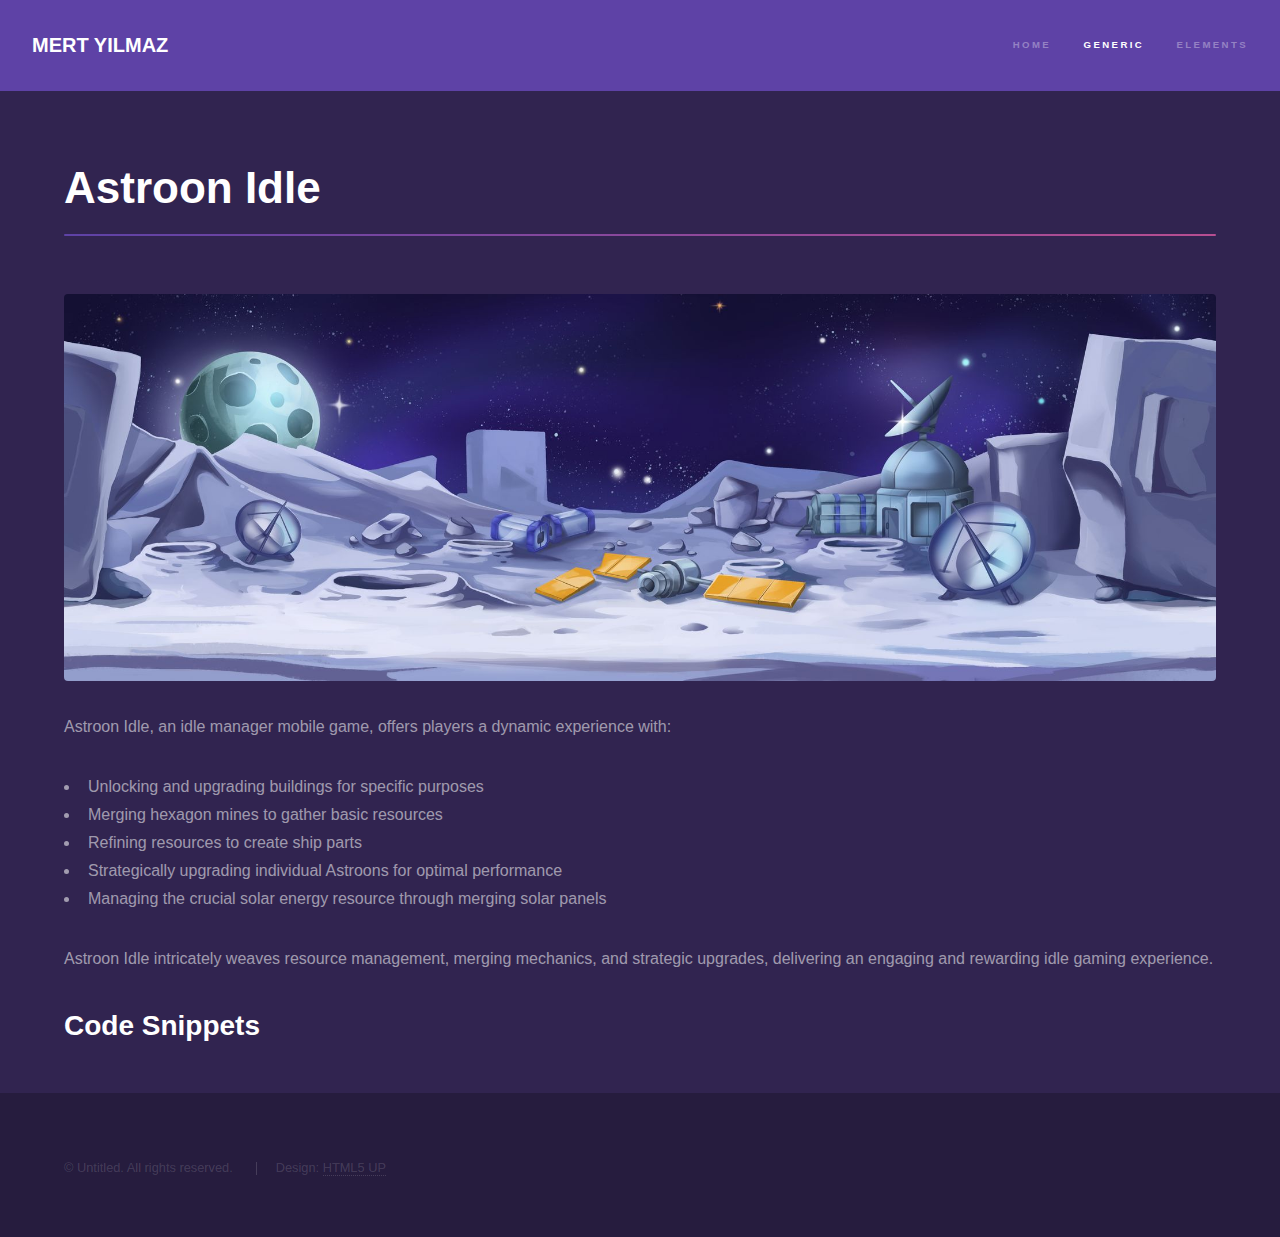
==== astroonIdle.html @ 1cd55329 "Website Commit" ====
<!DOCTYPE HTML>
<!--
	Hyperspace by HTML5 UP
	html5up.net | @ajlkn
	Free for personal and commercial use under the CCA 3.0 license (html5up.net/license)
-->
<html>

<head>
	<title>MERT YILMAZ - Game Development & Design Portfolio</title>
	<meta charset="utf-8" />
	<meta name="viewport" content="width=device-width, initial-scale=1, user-scalable=no" />
	<link rel="stylesheet" href="assets/css/main.css" />
	<noscript>
		<link rel="stylesheet" href="assets/css/noscript.css" />
	</noscript>
</head>

<body class="is-preload">

	<!-- Header -->
	<header id="header">
		<a href="index.html" class="title">MERT YILMAZ</a>
		<nav>
			<ul>
				<li><a href="index.html">Home</a></li>
				<li><a href="generic.html" class="active">Generic</a></li>
				<li><a href="elements.html">Elements</a></li>
			</ul>
		</nav>
	</header>

	<!-- Wrapper -->
	<div id="wrapper">

		<!-- Main -->
		<section id="main" class="wrapper">
			<div class="inner">
				<h1 class="major">Astroon Idle</h1>
				<span class="image fit"><img src="images/AstroonConcept.jpg" alt="" /></span>
				<p>Astroon Idle, an idle manager mobile game, offers players a dynamic experience with:

				<ul>
					<li>Unlocking and upgrading buildings for specific purposes</li>
					<li>Merging hexagon mines to gather basic resources</li>
					<li>Refining resources to create ship parts</li>
					<li>Strategically upgrading individual Astroons for optimal performance</li>
					<li>Managing the crucial solar energy resource through merging solar panels</li>
				</ul>
				Astroon Idle intricately weaves resource management, merging mechanics, and strategic upgrades,
				delivering an engaging and rewarding idle gaming experience.</p>


				<h2>Code Snippets</h2>
			</div>
		</section>

	</div>

	<!-- Footer -->
	<footer id="footer" class="wrapper alt">
		<div class="inner">
			<ul class="menu">
				<li>&copy; Untitled. All rights reserved.</li>
				<li>Design: <a href="http://html5up.net">HTML5 UP</a></li>
			</ul>
		</div>
	</footer>

	<!-- Scripts -->
	<script src="assets/js/jquery.min.js"></script>
	<script src="assets/js/jquery.scrollex.min.js"></script>
	<script src="assets/js/jquery.scrolly.min.js"></script>
	<script src="assets/js/browser.min.js"></script>
	<script src="assets/js/breakpoints.min.js"></script>
	<script src="assets/js/util.js"></script>
	<script src="assets/js/main.js"></script>

</body>

</html>
---- assets/css/main.css ----
@import url(fontawesome-all.min.css);

/*
	Hyperspace by HTML5 UP
	html5up.net | @ajlkn
	Free for personal and commercial use under the CCA 3.0 license (html5up.net/license)
*/

html, body, div, span, applet, object,
iframe, h1, h2, h3, h4, h5, h6, p, blockquote,
pre, a, abbr, acronym, address, big, cite,
code, del, dfn, em, img, ins, kbd, q, s, samp,
small, strike, strong, sub, sup, tt, var, b,
u, i, center, dl, dt, dd, ol, ul, li, fieldset,
form, label, legend, table, caption, tbody,
tfoot, thead, tr, th, td, article, aside,
canvas, details, embed, figure, figcaption,
footer, header, hgroup, menu, nav, output, ruby,
section, summary, time, mark, audio, video {
	margin: 0;
	padding: 0;
	border: 0;
	font-size: 100%;
	font: inherit;
	vertical-align: baseline;}

article, aside, details, figcaption, figure,
footer, header, hgroup, menu, nav, section {
	display: block;}

body {
	line-height: 1;
}

ol, ul {
	list-style: none;
}

blockquote, q {
	quotes: none;
}

	blockquote:before, blockquote:after, q:before, q:after {
		content: '';
		content: none;
	}

table {
	border-collapse: collapse;
	border-spacing: 0;
}

body {
	-webkit-text-size-adjust: none;
}

mark {
	background-color: transparent;
	color: inherit;
}

input::-moz-focus-inner {
	border: 0;
	padding: 0;
}

input, select, textarea {
	-moz-appearance: none;
	-webkit-appearance: none;
	-ms-appearance: none;
	appearance: none;
}

/* Basic */

	@-ms-viewport {
		width: device-width;
	}

	body {
		-ms-overflow-style: scrollbar;
	}

	@media screen and (max-width: 480px) {

		html, body {
			min-width: 320px;
		}

	}

	html {
		box-sizing: border-box;
	}

	*, *:before, *:after {
		box-sizing: inherit;
	}

	body {
		background: #312450;
	}

		body.is-preload *, body.is-preload *:before, body.is-preload *:after {
			-moz-animation: none !important;
			-webkit-animation: none !important;
			-ms-animation: none !important;
			animation: none !important;
			-moz-transition: none !important;
			-webkit-transition: none !important;
			-ms-transition: none !important;
			transition: none !important;
		}

/* Type */

	body, input, select, textarea {
		color: rgba(255, 255, 255, 0.55);
		font-family: Arial, Helvetica, sans-serif;
		font-size: 16.5pt;
		font-weight: normal;
		line-height: 1.75;
	}

		@media screen and (max-width: 1680px) {

			body, input, select, textarea {
				font-size: 13pt;
			}

		}

		@media screen and (max-width: 1280px) {

			body, input, select, textarea {
				font-size: 12pt;
			}

		}

		@media screen and (max-width: 360px) {

			body, input, select, textarea {
				font-size: 11pt;
			}

		}

	a {
		-moz-transition: color 0.2s ease, border-bottom-color 0.2s ease;
		-webkit-transition: color 0.2s ease, border-bottom-color 0.2s ease;
		-ms-transition: color 0.2s ease, border-bottom-color 0.2s ease;
		transition: color 0.2s ease, border-bottom-color 0.2s ease;
		border-bottom: dotted 1px rgba(255, 255, 255, 0.35);
		color: inherit;
		text-decoration: none;
	}

		a:hover {
			border-bottom-color: transparent;
			color: #ffffff;
		}

	strong, b {
		color: #ffffff;
		font-weight: bold;
	}

	em, i {
		font-style: italic;
	}

	p {
		margin: 0 0 2em 0;
	}

	h1, h2, h3, h4, h5, h6 {
		color: #ffffff;
		font-weight: bold;
		line-height: 1.5;
		margin: 0 0 0.5em 0;
	}

		h1 a, h2 a, h3 a, h4 a, h5 a, h6 a {
			color: inherit;
			text-decoration: none;
		}

	h1 {
		font-size: 2.75em;
	}

		h1.major {
			margin: 0 0 1.3em 0;
			position: relative;
			padding-bottom: 0.35em;
		}

			h1.major:after {
				background-image: -moz-linear-gradient(to right, #5e42a6, #b74e91);
				background-image: -webkit-linear-gradient(to right, #5e42a6, #b74e91);
				background-image: -ms-linear-gradient(to right, #5e42a6, #b74e91);
				background-image: linear-gradient(to right, #5e42a6, #b74e91);
				-moz-transition: max-width 0.2s ease;
				-webkit-transition: max-width 0.2s ease;
				-ms-transition: max-width 0.2s ease;
				transition: max-width 0.2s ease;
				border-radius: 0.2em;
				bottom: 0;
				content: '';
				height: 0.05em;
				position: absolute;
				right: 0;
				width: 100%;
			}

	h2 {
		font-size: 1.75em;
	}

	h3 {
		font-size: 1.1em;
	}

	h4 {
		font-size: 1em;
	}

	h5 {
		font-size: 0.8em;
	}

	h6 {
		font-size: 0.6em;
	}

	@media screen and (max-width: 736px) {

		h1 {
			font-size: 2em;
		}

		h2 {
			font-size: 1.25em;
		}

		h3 {
			font-size: 1em;
		}

		h4 {
			font-size: 0.8em;
		}

		h5 {
			font-size: 0.6em;
		}

		h6 {
			font-size: 0.6em;
		}

	}

	sub {
		font-size: 0.8em;
		position: relative;
		top: 0.5em;
	}

	sup {
		font-size: 0.8em;
		position: relative;
		top: -0.5em;
	}

	blockquote {
		border-left: solid 4px rgba(255, 255, 255, 0.15);
		font-style: italic;
		margin: 0 0 2em 0;
		padding: 0.5em 0 0.5em 2em;
	}

	code {
		background: rgba(255, 255, 255, 0.05);
		border-radius: 0.25em;
		border: solid 1px rgba(255, 255, 255, 0.15);
		font-family: "Courier New", monospace;
		font-size: 0.9em;
		margin: 0 0.25em;
		padding: 0.25em 0.65em;
	}

	pre {
		-webkit-overflow-scrolling: touch;
		font-family: "Courier New", monospace;
		font-size: 0.9em;
		margin: 0 0 2em 0;
	}

		pre code {
			display: block;
			line-height: 1.75em;
			padding: 1em 1.5em;
			overflow-x: auto;
		}

	hr {
		border: 0;
		border-bottom: solid 1px rgba(255, 255, 255, 0.15);
		margin: 2em 0;
	}

		hr.major {
			margin: 3em 0;
		}

	.align-left {
		text-align: left;
	}

	.align-center {
		text-align: center;
	}

	.align-right {
		text-align: right;
	}

/* Row */

	.row {
		display: flex;
		flex-wrap: wrap;
		box-sizing: border-box;
		align-items: stretch;
	}

		.row > * {
			box-sizing: border-box;
		}

		.row.gtr-uniform > * > :last-child {
			margin-bottom: 0;
		}

		.row.aln-left {
			justify-content: flex-start;
		}

		.row.aln-center {
			justify-content: center;
		}

		.row.aln-right {
			justify-content: flex-end;
		}

		.row.aln-top {
			align-items: flex-start;
		}

		.row.aln-middle {
			align-items: center;
		}

		.row.aln-bottom {
			align-items: flex-end;
		}

		.row > .imp {
			order: -1;
		}

		.row > .col-1 {
			width: 8.33333%;
		}

		.row > .off-1 {
			margin-left: 8.33333%;
		}

		.row > .col-2 {
			width: 16.66667%;
		}

		.row > .off-2 {
			margin-left: 16.66667%;
		}

		.row > .col-3 {
			width: 25%;
		}

		.row > .off-3 {
			margin-left: 25%;
		}

		.row > .col-4 {
			width: 33.33333%;
		}

		.row > .off-4 {
			margin-left: 33.33333%;
		}

		.row > .col-5 {
			width: 41.66667%;
		}

		.row > .off-5 {
			margin-left: 41.66667%;
		}

		.row > .col-6 {
			width: 50%;
		}

		.row > .off-6 {
			margin-left: 50%;
		}

		.row > .col-7 {
			width: 58.33333%;
		}

		.row > .off-7 {
			margin-left: 58.33333%;
		}

		.row > .col-8 {
			width: 66.66667%;
		}

		.row > .off-8 {
			margin-left: 66.66667%;
		}

		.row > .col-9 {
			width: 75%;
		}

		.row > .off-9 {
			margin-left: 75%;
		}

		.row > .col-10 {
			width: 83.33333%;
		}

		.row > .off-10 {
			margin-left: 83.33333%;
		}

		.row > .col-11 {
			width: 91.66667%;
		}

		.row > .off-11 {
			margin-left: 91.66667%;
		}

		.row > .col-12 {
			width: 100%;
		}

		.row > .off-12 {
			margin-left: 100%;
		}

		.row.gtr-0 {
			margin-top: 0;
			margin-left: 0em;
		}

			.row.gtr-0 > * {
				padding: 0 0 0 0em;
			}

			.row.gtr-0.gtr-uniform {
				margin-top: 0em;
			}

				.row.gtr-0.gtr-uniform > * {
					padding-top: 0em;
				}

		.row.gtr-25 {
			margin-top: 0;
			margin-left: -0.375em;
		}

			.row.gtr-25 > * {
				padding: 0 0 0 0.375em;
			}

			.row.gtr-25.gtr-uniform {
				margin-top: -0.375em;
			}

				.row.gtr-25.gtr-uniform > * {
					padding-top: 0.375em;
				}

		.row.gtr-50 {
			margin-top: 0;
			margin-left: -0.75em;
		}

			.row.gtr-50 > * {
				padding: 0 0 0 0.75em;
			}

			.row.gtr-50.gtr-uniform {
				margin-top: -0.75em;
			}

				.row.gtr-50.gtr-uniform > * {
					padding-top: 0.75em;
				}

		.row {
			margin-top: 0;
			margin-left: -1.5em;
		}

			.row > * {
				padding: 0 0 0 1.5em;
			}

			.row.gtr-uniform {
				margin-top: -1.5em;
			}

				.row.gtr-uniform > * {
					padding-top: 1.5em;
				}

		.row.gtr-150 {
			margin-top: 0;
			margin-left: -2.25em;
		}

			.row.gtr-150 > * {
				padding: 0 0 0 2.25em;
			}

			.row.gtr-150.gtr-uniform {
				margin-top: -2.25em;
			}

				.row.gtr-150.gtr-uniform > * {
					padding-top: 2.25em;
				}

		.row.gtr-200 {
			margin-top: 0;
			margin-left: -3em;
		}

			.row.gtr-200 > * {
				padding: 0 0 0 3em;
			}

			.row.gtr-200.gtr-uniform {
				margin-top: -3em;
			}

				.row.gtr-200.gtr-uniform > * {
					padding-top: 3em;
				}

		@media screen and (max-width: 1680px) {

			.row {
				display: flex;
				flex-wrap: wrap;
				box-sizing: border-box;
				align-items: stretch;
			}

				.row > * {
					box-sizing: border-box;
				}

				.row.gtr-uniform > * > :last-child {
					margin-bottom: 0;
				}

				.row.aln-left {
					justify-content: flex-start;
				}

				.row.aln-center {
					justify-content: center;
				}

				.row.aln-right {
					justify-content: flex-end;
				}

				.row.aln-top {
					align-items: flex-start;
				}

				.row.aln-middle {
					align-items: center;
				}

				.row.aln-bottom {
					align-items: flex-end;
				}

				.row > .imp-xlarge {
					order: -1;
				}

				.row > .col-1-xlarge {
					width: 8.33333%;
				}

				.row > .off-1-xlarge {
					margin-left: 8.33333%;
				}

				.row > .col-2-xlarge {
					width: 16.66667%;
				}

				.row > .off-2-xlarge {
					margin-left: 16.66667%;
				}

				.row > .col-3-xlarge {
					width: 25%;
				}

				.row > .off-3-xlarge {
					margin-left: 25%;
				}

				.row > .col-4-xlarge {
					width: 33.33333%;
				}

				.row > .off-4-xlarge {
					margin-left: 33.33333%;
				}

				.row > .col-5-xlarge {
					width: 41.66667%;
				}

				.row > .off-5-xlarge {
					margin-left: 41.66667%;
				}

				.row > .col-6-xlarge {
					width: 50%;
				}

				.row > .off-6-xlarge {
					margin-left: 50%;
				}

				.row > .col-7-xlarge {
					width: 58.33333%;
				}

				.row > .off-7-xlarge {
					margin-left: 58.33333%;
				}

				.row > .col-8-xlarge {
					width: 66.66667%;
				}

				.row > .off-8-xlarge {
					margin-left: 66.66667%;
				}

				.row > .col-9-xlarge {
					width: 75%;
				}

				.row > .off-9-xlarge {
					margin-left: 75%;
				}

				.row > .col-10-xlarge {
					width: 83.33333%;
				}

				.row > .off-10-xlarge {
					margin-left: 83.33333%;
				}

				.row > .col-11-xlarge {
					width: 91.66667%;
				}

				.row > .off-11-xlarge {
					margin-left: 91.66667%;
				}

				.row > .col-12-xlarge {
					width: 100%;
				}

				.row > .off-12-xlarge {
					margin-left: 100%;
				}

				.row.gtr-0 {
					margin-top: 0;
					margin-left: 0em;
				}

					.row.gtr-0 > * {
						padding: 0 0 0 0em;
					}

					.row.gtr-0.gtr-uniform {
						margin-top: 0em;
					}

						.row.gtr-0.gtr-uniform > * {
							padding-top: 0em;
						}

				.row.gtr-25 {
					margin-top: 0;
					margin-left: -0.375em;
				}

					.row.gtr-25 > * {
						padding: 0 0 0 0.375em;
					}

					.row.gtr-25.gtr-uniform {
						margin-top: -0.375em;
					}

						.row.gtr-25.gtr-uniform > * {
							padding-top: 0.375em;
						}

				.row.gtr-50 {
					margin-top: 0;
					margin-left: -0.75em;
				}

					.row.gtr-50 > * {
						padding: 0 0 0 0.75em;
					}

					.row.gtr-50.gtr-uniform {
						margin-top: -0.75em;
					}

						.row.gtr-50.gtr-uniform > * {
							padding-top: 0.75em;
						}

				.row {
					margin-top: 0;
					margin-left: -1.5em;
				}

					.row > * {
						padding: 0 0 0 1.5em;
					}

					.row.gtr-uniform {
						margin-top: -1.5em;
					}

						.row.gtr-uniform > * {
							padding-top: 1.5em;
						}

				.row.gtr-150 {
					margin-top: 0;
					margin-left: -2.25em;
				}

					.row.gtr-150 > * {
						padding: 0 0 0 2.25em;
					}

					.row.gtr-150.gtr-uniform {
						margin-top: -2.25em;
					}

						.row.gtr-150.gtr-uniform > * {
							padding-top: 2.25em;
						}

				.row.gtr-200 {
					margin-top: 0;
					margin-left: -3em;
				}

					.row.gtr-200 > * {
						padding: 0 0 0 3em;
					}

					.row.gtr-200.gtr-uniform {
						margin-top: -3em;
					}

						.row.gtr-200.gtr-uniform > * {
							padding-top: 3em;
						}

		}

		@media screen and (max-width: 1280px) {

			.row {
				display: flex;
				flex-wrap: wrap;
				box-sizing: border-box;
				align-items: stretch;
			}

				.row > * {
					box-sizing: border-box;
				}

				.row.gtr-uniform > * > :last-child {
					margin-bottom: 0;
				}

				.row.aln-left {
					justify-content: flex-start;
				}

				.row.aln-center {
					justify-content: center;
				}

				.row.aln-right {
					justify-content: flex-end;
				}

				.row.aln-top {
					align-items: flex-start;
				}

				.row.aln-middle {
					align-items: center;
				}

				.row.aln-bottom {
					align-items: flex-end;
				}

				.row > .imp-large {
					order: -1;
				}

				.row > .col-1-large {
					width: 8.33333%;
				}

				.row > .off-1-large {
					margin-left: 8.33333%;
				}

				.row > .col-2-large {
					width: 16.66667%;
				}

				.row > .off-2-large {
					margin-left: 16.66667%;
				}

				.row > .col-3-large {
					width: 25%;
				}

				.row > .off-3-large {
					margin-left: 25%;
				}

				.row > .col-4-large {
					width: 33.33333%;
				}

				.row > .off-4-large {
					margin-left: 33.33333%;
				}

				.row > .col-5-large {
					width: 41.66667%;
				}

				.row > .off-5-large {
					margin-left: 41.66667%;
				}

				.row > .col-6-large {
					width: 50%;
				}

				.row > .off-6-large {
					margin-left: 50%;
				}

				.row > .col-7-large {
					width: 58.33333%;
				}

				.row > .off-7-large {
					margin-left: 58.33333%;
				}

				.row > .col-8-large {
					width: 66.66667%;
				}

				.row > .off-8-large {
					margin-left: 66.66667%;
				}

				.row > .col-9-large {
					width: 75%;
				}

				.row > .off-9-large {
					margin-left: 75%;
				}

				.row > .col-10-large {
					width: 83.33333%;
				}

				.row > .off-10-large {
					margin-left: 83.33333%;
				}

				.row > .col-11-large {
					width: 91.66667%;
				}

				.row > .off-11-large {
					margin-left: 91.66667%;
				}

				.row > .col-12-large {
					width: 100%;
				}

				.row > .off-12-large {
					margin-left: 100%;
				}

				.row.gtr-0 {
					margin-top: 0;
					margin-left: 0em;
				}

					.row.gtr-0 > * {
						padding: 0 0 0 0em;
					}

					.row.gtr-0.gtr-uniform {
						margin-top: 0em;
					}

						.row.gtr-0.gtr-uniform > * {
							padding-top: 0em;
						}

				.row.gtr-25 {
					margin-top: 0;
					margin-left: -0.375em;
				}

					.row.gtr-25 > * {
						padding: 0 0 0 0.375em;
					}

					.row.gtr-25.gtr-uniform {
						margin-top: -0.375em;
					}

						.row.gtr-25.gtr-uniform > * {
							padding-top: 0.375em;
						}

				.row.gtr-50 {
					margin-top: 0;
					margin-left: -0.75em;
				}

					.row.gtr-50 > * {
						padding: 0 0 0 0.75em;
					}

					.row.gtr-50.gtr-uniform {
						margin-top: -0.75em;
					}

						.row.gtr-50.gtr-uniform > * {
							padding-top: 0.75em;
						}

				.row {
					margin-top: 0;
					margin-left: -1.5em;
				}

					.row > * {
						padding: 0 0 0 1.5em;
					}

					.row.gtr-uniform {
						margin-top: -1.5em;
					}

						.row.gtr-uniform > * {
							padding-top: 1.5em;
						}

				.row.gtr-150 {
					margin-top: 0;
					margin-left: -2.25em;
				}

					.row.gtr-150 > * {
						padding: 0 0 0 2.25em;
					}

					.row.gtr-150.gtr-uniform {
						margin-top: -2.25em;
					}

						.row.gtr-150.gtr-uniform > * {
							padding-top: 2.25em;
						}

				.row.gtr-200 {
					margin-top: 0;
					margin-left: -3em;
				}

					.row.gtr-200 > * {
						padding: 0 0 0 3em;
					}

					.row.gtr-200.gtr-uniform {
						margin-top: -3em;
					}

						.row.gtr-200.gtr-uniform > * {
							padding-top: 3em;
						}

		}

		@media screen and (max-width: 980px) {

			.row {
				display: flex;
				flex-wrap: wrap;
				box-sizing: border-box;
				align-items: stretch;
			}

				.row > * {
					box-sizing: border-box;
				}

				.row.gtr-uniform > * > :last-child {
					margin-bottom: 0;
				}

				.row.aln-left {
					justify-content: flex-start;
				}

				.row.aln-center {
					justify-content: center;
				}

				.row.aln-right {
					justify-content: flex-end;
				}

				.row.aln-top {
					align-items: flex-start;
				}

				.row.aln-middle {
					align-items: center;
				}

				.row.aln-bottom {
					align-items: flex-end;
				}

				.row > .imp-medium {
					order: -1;
				}

				.row > .col-1-medium {
					width: 8.33333%;
				}

				.row > .off-1-medium {
					margin-left: 8.33333%;
				}

				.row > .col-2-medium {
					width: 16.66667%;
				}

				.row > .off-2-medium {
					margin-left: 16.66667%;
				}

				.row > .col-3-medium {
					width: 25%;
				}

				.row > .off-3-medium {
					margin-left: 25%;
				}

				.row > .col-4-medium {
					width: 33.33333%;
				}

				.row > .off-4-medium {
					margin-left: 33.33333%;
				}

				.row > .col-5-medium {
					width: 41.66667%;
				}

				.row > .off-5-medium {
					margin-left: 41.66667%;
				}

				.row > .col-6-medium {
					width: 50%;
				}

				.row > .off-6-medium {
					margin-left: 50%;
				}

				.row > .col-7-medium {
					width: 58.33333%;
				}

				.row > .off-7-medium {
					margin-left: 58.33333%;
				}

				.row > .col-8-medium {
					width: 66.66667%;
				}

				.row > .off-8-medium {
					margin-left: 66.66667%;
				}

				.row > .col-9-medium {
					width: 75%;
				}

				.row > .off-9-medium {
					margin-left: 75%;
				}

				.row > .col-10-medium {
					width: 83.33333%;
				}

				.row > .off-10-medium {
					margin-left: 83.33333%;
				}

				.row > .col-11-medium {
					width: 91.66667%;
				}

				.row > .off-11-medium {
					margin-left: 91.66667%;
				}

				.row > .col-12-medium {
					width: 100%;
				}

				.row > .off-12-medium {
					margin-left: 100%;
				}

				.row.gtr-0 {
					margin-top: 0;
					margin-left: 0em;
				}

					.row.gtr-0 > * {
						padding: 0 0 0 0em;
					}

					.row.gtr-0.gtr-uniform {
						margin-top: 0em;
					}

						.row.gtr-0.gtr-uniform > * {
							padding-top: 0em;
						}

				.row.gtr-25 {
					margin-top: 0;
					margin-left: -0.375em;
				}

					.row.gtr-25 > * {
						padding: 0 0 0 0.375em;
					}

					.row.gtr-25.gtr-uniform {
						margin-top: -0.375em;
					}

						.row.gtr-25.gtr-uniform > * {
							padding-top: 0.375em;
						}

				.row.gtr-50 {
					margin-top: 0;
					margin-left: -0.75em;
				}

					.row.gtr-50 > * {
						padding: 0 0 0 0.75em;
					}

					.row.gtr-50.gtr-uniform {
						margin-top: -0.75em;
					}

						.row.gtr-50.gtr-uniform > * {
							padding-top: 0.75em;
						}

				.row {
					margin-top: 0;
					margin-left: -1.5em;
				}

					.row > * {
						padding: 0 0 0 1.5em;
					}

					.row.gtr-uniform {
						margin-top: -1.5em;
					}

						.row.gtr-uniform > * {
							padding-top: 1.5em;
						}

				.row.gtr-150 {
					margin-top: 0;
					margin-left: -2.25em;
				}

					.row.gtr-150 > * {
						padding: 0 0 0 2.25em;
					}

					.row.gtr-150.gtr-uniform {
						margin-top: -2.25em;
					}

						.row.gtr-150.gtr-uniform > * {
							padding-top: 2.25em;
						}

				.row.gtr-200 {
					margin-top: 0;
					margin-left: -3em;
				}

					.row.gtr-200 > * {
						padding: 0 0 0 3em;
					}

					.row.gtr-200.gtr-uniform {
						margin-top: -3em;
					}

						.row.gtr-200.gtr-uniform > * {
							padding-top: 3em;
						}

		}

		@media screen and (max-width: 736px) {

			.row {
				display: flex;
				flex-wrap: wrap;
				box-sizing: border-box;
				align-items: stretch;
			}

				.row > * {
					box-sizing: border-box;
				}

				.row.gtr-uniform > * > :last-child {
					margin-bottom: 0;
				}

				.row.aln-left {
					justify-content: flex-start;
				}

				.row.aln-center {
					justify-content: center;
				}

				.row.aln-right {
					justify-content: flex-end;
				}

				.row.aln-top {
					align-items: flex-start;
				}

				.row.aln-middle {
					align-items: center;
				}

				.row.aln-bottom {
					align-items: flex-end;
				}

				.row > .imp-small {
					order: -1;
				}

				.row > .col-1-small {
					width: 8.33333%;
				}

				.row > .off-1-small {
					margin-left: 8.33333%;
				}

				.row > .col-2-small {
					width: 16.66667%;
				}

				.row > .off-2-small {
					margin-left: 16.66667%;
				}

				.row > .col-3-small {
					width: 25%;
				}

				.row > .off-3-small {
					margin-left: 25%;
				}

				.row > .col-4-small {
					width: 33.33333%;
				}

				.row > .off-4-small {
					margin-left: 33.33333%;
				}

				.row > .col-5-small {
					width: 41.66667%;
				}

				.row > .off-5-small {
					margin-left: 41.66667%;
				}

				.row > .col-6-small {
					width: 50%;
				}

				.row > .off-6-small {
					margin-left: 50%;
				}

				.row > .col-7-small {
					width: 58.33333%;
				}

				.row > .off-7-small {
					margin-left: 58.33333%;
				}

				.row > .col-8-small {
					width: 66.66667%;
				}

				.row > .off-8-small {
					margin-left: 66.66667%;
				}

				.row > .col-9-small {
					width: 75%;
				}

				.row > .off-9-small {
					margin-left: 75%;
				}

				.row > .col-10-small {
					width: 83.33333%;
				}

				.row > .off-10-small {
					margin-left: 83.33333%;
				}

				.row > .col-11-small {
					width: 91.66667%;
				}

				.row > .off-11-small {
					margin-left: 91.66667%;
				}

				.row > .col-12-small {
					width: 100%;
				}

				.row > .off-12-small {
					margin-left: 100%;
				}

				.row.gtr-0 {
					margin-top: 0;
					margin-left: 0em;
				}

					.row.gtr-0 > * {
						padding: 0 0 0 0em;
					}

					.row.gtr-0.gtr-uniform {
						margin-top: 0em;
					}

						.row.gtr-0.gtr-uniform > * {
							padding-top: 0em;
						}

				.row.gtr-25 {
					margin-top: 0;
					margin-left: -0.375em;
				}

					.row.gtr-25 > * {
						padding: 0 0 0 0.375em;
					}

					.row.gtr-25.gtr-uniform {
						margin-top: -0.375em;
					}

						.row.gtr-25.gtr-uniform > * {
							padding-top: 0.375em;
						}

				.row.gtr-50 {
					margin-top: 0;
					margin-left: -0.75em;
				}

					.row.gtr-50 > * {
						padding: 0 0 0 0.75em;
					}

					.row.gtr-50.gtr-uniform {
						margin-top: -0.75em;
					}

						.row.gtr-50.gtr-uniform > * {
							padding-top: 0.75em;
						}

				.row {
					margin-top: 0;
					margin-left: -1.5em;
				}

					.row > * {
						padding: 0 0 0 1.5em;
					}

					.row.gtr-uniform {
						margin-top: -1.5em;
					}

						.row.gtr-uniform > * {
							padding-top: 1.5em;
						}

				.row.gtr-150 {
					margin-top: 0;
					margin-left: -2.25em;
				}

					.row.gtr-150 > * {
						padding: 0 0 0 2.25em;
					}

					.row.gtr-150.gtr-uniform {
						margin-top: -2.25em;
					}

						.row.gtr-150.gtr-uniform > * {
							padding-top: 2.25em;
						}

				.row.gtr-200 {
					margin-top: 0;
					margin-left: -3em;
				}

					.row.gtr-200 > * {
						padding: 0 0 0 3em;
					}

					.row.gtr-200.gtr-uniform {
						margin-top: -3em;
					}

						.row.gtr-200.gtr-uniform > * {
							padding-top: 3em;
						}

		}

		@media screen and (max-width: 480px) {

			.row {
				display: flex;
				flex-wrap: wrap;
				box-sizing: border-box;
				align-items: stretch;
			}

				.row > * {
					box-sizing: border-box;
				}

				.row.gtr-uniform > * > :last-child {
					margin-bottom: 0;
				}

				.row.aln-left {
					justify-content: flex-start;
				}

				.row.aln-center {
					justify-content: center;
				}

				.row.aln-right {
					justify-content: flex-end;
				}

				.row.aln-top {
					align-items: flex-start;
				}

				.row.aln-middle {
					align-items: center;
				}

				.row.aln-bottom {
					align-items: flex-end;
				}

				.row > .imp-xsmall {
					order: -1;
				}

				.row > .col-1-xsmall {
					width: 8.33333%;
				}

				.row > .off-1-xsmall {
					margin-left: 8.33333%;
				}

				.row > .col-2-xsmall {
					width: 16.66667%;
				}

				.row > .off-2-xsmall {
					margin-left: 16.66667%;
				}

				.row > .col-3-xsmall {
					width: 25%;
				}

				.row > .off-3-xsmall {
					margin-left: 25%;
				}

				.row > .col-4-xsmall {
					width: 33.33333%;
				}

				.row > .off-4-xsmall {
					margin-left: 33.33333%;
				}

				.row > .col-5-xsmall {
					width: 41.66667%;
				}

				.row > .off-5-xsmall {
					margin-left: 41.66667%;
				}

				.row > .col-6-xsmall {
					width: 50%;
				}

				.row > .off-6-xsmall {
					margin-left: 50%;
				}

				.row > .col-7-xsmall {
					width: 58.33333%;
				}

				.row > .off-7-xsmall {
					margin-left: 58.33333%;
				}

				.row > .col-8-xsmall {
					width: 66.66667%;
				}

				.row > .off-8-xsmall {
					margin-left: 66.66667%;
				}

				.row > .col-9-xsmall {
					width: 75%;
				}

				.row > .off-9-xsmall {
					margin-left: 75%;
				}

				.row > .col-10-xsmall {
					width: 83.33333%;
				}

				.row > .off-10-xsmall {
					margin-left: 83.33333%;
				}

				.row > .col-11-xsmall {
					width: 91.66667%;
				}

				.row > .off-11-xsmall {
					margin-left: 91.66667%;
				}

				.row > .col-12-xsmall {
					width: 100%;
				}

				.row > .off-12-xsmall {
					margin-left: 100%;
				}

				.row.gtr-0 {
					margin-top: 0;
					margin-left: 0em;
				}

					.row.gtr-0 > * {
						padding: 0 0 0 0em;
					}

					.row.gtr-0.gtr-uniform {
						margin-top: 0em;
					}

						.row.gtr-0.gtr-uniform > * {
							padding-top: 0em;
						}

				.row.gtr-25 {
					margin-top: 0;
					margin-left: -0.375em;
				}

					.row.gtr-25 > * {
						padding: 0 0 0 0.375em;
					}

					.row.gtr-25.gtr-uniform {
						margin-top: -0.375em;
					}

						.row.gtr-25.gtr-uniform > * {
							padding-top: 0.375em;
						}

				.row.gtr-50 {
					margin-top: 0;
					margin-left: -0.75em;
				}

					.row.gtr-50 > * {
						padding: 0 0 0 0.75em;
					}

					.row.gtr-50.gtr-uniform {
						margin-top: -0.75em;
					}

						.row.gtr-50.gtr-uniform > * {
							padding-top: 0.75em;
						}

				.row {
					margin-top: 0;
					margin-left: -1.5em;
				}

					.row > * {
						padding: 0 0 0 1.5em;
					}

					.row.gtr-uniform {
						margin-top: -1.5em;
					}

						.row.gtr-uniform > * {
							padding-top: 1.5em;
						}

				.row.gtr-150 {
					margin-top: 0;
					margin-left: -2.25em;
				}

					.row.gtr-150 > * {
						padding: 0 0 0 2.25em;
					}

					.row.gtr-150.gtr-uniform {
						margin-top: -2.25em;
					}

						.row.gtr-150.gtr-uniform > * {
							padding-top: 2.25em;
						}

				.row.gtr-200 {
					margin-top: 0;
					margin-left: -3em;
				}

					.row.gtr-200 > * {
						padding: 0 0 0 3em;
					}

					.row.gtr-200.gtr-uniform {
						margin-top: -3em;
					}

						.row.gtr-200.gtr-uniform > * {
							padding-top: 3em;
						}

		}

/* Box */

	.box {
		border-radius: 0.25em;
		border: solid 1px rgba(255, 255, 255, 0.15);
		margin-bottom: 2em;
		padding: 1.5em;
	}

		.box > :last-child,
		.box > :last-child > :last-child,
		.box > :last-child > :last-child > :last-child {
			margin-bottom: 0;
		}

		.box.alt {
			border: 0;
			border-radius: 0;
			padding: 0;
		}

/* Button */

	input[type="submit"],
	input[type="reset"],
	input[type="button"],
	button,
	.button {
		-moz-appearance: none;
		-webkit-appearance: none;
		-ms-appearance: none;
		appearance: none;
		-moz-transition: border-color 0.2s ease;
		-webkit-transition: border-color 0.2s ease;
		-ms-transition: border-color 0.2s ease;
		transition: border-color 0.2s ease;
		background-color: transparent;
		border: solid 1px !important;
		border-color: rgba(255, 255, 255, 0.15) !important;
		border-radius: 3em;
		color: #ffffff !important;
		cursor: pointer;
		display: inline-block;
		font-size: 0.6em;
		font-weight: bold;
		height: calc(4.75em + 2px);
		letter-spacing: 0.25em;
		line-height: 4.75em;
		outline: 0;
		padding: 0 3.75em;
		position: relative;
		text-align: center;
		text-decoration: none;
		text-transform: uppercase;
		white-space: nowrap;
	}

		input[type="submit"]:after,
		input[type="reset"]:after,
		input[type="button"]:after,
		button:after,
		.button:after {
			-moz-transform: scale(0.25);
			-webkit-transform: scale(0.25);
			-ms-transform: scale(0.25);
			transform: scale(0.25);
			pointer-events: none;
			-moz-transition: opacity 0.2s ease, -moz-transform 0.2s ease;
			-webkit-transition: opacity 0.2s ease, -webkit-transform 0.2s ease;
			-ms-transition: opacity 0.2s ease, -ms-transform 0.2s ease;
			transition: opacity 0.2s ease, transform 0.2s ease;
			background: #ffffff;
			border-radius: 3em;
			content: '';
			height: 100%;
			left: 0;
			opacity: 0;
			position: absolute;
			top: 0;
			width: 100%;
		}

		input[type="submit"].icon:before,
		input[type="reset"].icon:before,
		input[type="button"].icon:before,
		button.icon:before,
		.button.icon:before {
			margin-right: 0.75em;
		}

		input[type="submit"].fit,
		input[type="reset"].fit,
		input[type="button"].fit,
		button.fit,
		.button.fit {
			width: 100%;
		}

		input[type="submit"].small,
		input[type="reset"].small,
		input[type="button"].small,
		button.small,
		.button.small {
			font-size: 0.4em;
		}

		input[type="submit"].large,
		input[type="reset"].large,
		input[type="button"].large,
		button.large,
		.button.large {
			font-size: 0.8em;
		}

		input[type="submit"].primary,
		input[type="reset"].primary,
		input[type="button"].primary,
		button.primary,
		.button.primary {
			background-color: #ffffff;
			color: #312450 !important;
		}

			input[type="submit"].primary:after,
			input[type="reset"].primary:after,
			input[type="button"].primary:after,
			button.primary:after,
			.button.primary:after {
				display: none;
			}

		input[type="submit"].disabled, input[type="submit"]:disabled,
		input[type="reset"].disabled,
		input[type="reset"]:disabled,
		input[type="button"].disabled,
		input[type="button"]:disabled,
		button.disabled,
		button:disabled,
		.button.disabled,
		.button:disabled {
			cursor: default;
			opacity: 0.5;
			pointer-events: none;
		}

		input[type="submit"]:hover,
		input[type="reset"]:hover,
		input[type="button"]:hover,
		button:hover,
		.button:hover {
			border-color: rgba(255, 255, 255, 0.55) !important;
		}

			input[type="submit"]:hover:after,
			input[type="reset"]:hover:after,
			input[type="button"]:hover:after,
			button:hover:after,
			.button:hover:after {
				opacity: 0.05;
				-moz-transform: scale(1);
				-webkit-transform: scale(1);
				-ms-transform: scale(1);
				transform: scale(1);
			}

			input[type="submit"]:hover:active,
			input[type="reset"]:hover:active,
			input[type="button"]:hover:active,
			button:hover:active,
			.button:hover:active {
				border-color: #ffffff !important;
			}

				input[type="submit"]:hover:active:after,
				input[type="reset"]:hover:active:after,
				input[type="button"]:hover:active:after,
				button:hover:active:after,
				.button:hover:active:after {
					opacity: 0.1;
				}

/* Features */

	.features {
		display: -moz-flex;
		display: -webkit-flex;
		display: -ms-flex;
		display: flex;
		-moz-flex-wrap: wrap;
		-webkit-flex-wrap: wrap;
		-ms-flex-wrap: wrap;
		flex-wrap: wrap;
		border-radius: 0.25em;
		border: solid 1px rgba(255, 255, 255, 0.15);
		background: rgba(255, 255, 255, 0.05);
		margin: 0 0 2em 0;
	}

		.features section {
			padding: 3.5em 3em 1em 7em ;
			width: 50%;
			border-top: solid 1px rgba(255, 255, 255, 0.15);
			position: relative;
		}

			.features section:nth-child(-n + 2) {
				border-top-width: 0;
			}

			.features section:nth-child(2n) {
				border-left: solid 1px rgba(255, 255, 255, 0.15);
			}

			.features section .icon {
				-moz-transition: opacity 0.5s ease, -moz-transform 0.5s ease;
				-webkit-transition: opacity 0.5s ease, -webkit-transform 0.5s ease;
				-ms-transition: opacity 0.5s ease, -ms-transform 0.5s ease;
				transition: opacity 0.5s ease, transform 0.5s ease;
				-moz-transition-delay: 1s;
				-webkit-transition-delay: 1s;
				-ms-transition-delay: 1s;
				transition-delay: 1s;
				-moz-transform: scale(1);
				-webkit-transform: scale(1);
				-ms-transform: scale(1);
				transform: scale(1);
				position: absolute;
				left: 3em;
				top: 3em;
				opacity: 1;
			}

			.features section:nth-child(1) .icon {
				-moz-transition-delay: 0.15s;
				-webkit-transition-delay: 0.15s;
				-ms-transition-delay: 0.15s;
				transition-delay: 0.15s;
			}

			.features section:nth-child(2) .icon {
				-moz-transition-delay: 0.3s;
				-webkit-transition-delay: 0.3s;
				-ms-transition-delay: 0.3s;
				transition-delay: 0.3s;
			}

			.features section:nth-child(3) .icon {
				-moz-transition-delay: 0.45s;
				-webkit-transition-delay: 0.45s;
				-ms-transition-delay: 0.45s;
				transition-delay: 0.45s;
			}

			.features section:nth-child(4) .icon {
				-moz-transition-delay: 0.6s;
				-webkit-transition-delay: 0.6s;
				-ms-transition-delay: 0.6s;
				transition-delay: 0.6s;
			}

			.features section:nth-child(5) .icon {
				-moz-transition-delay: 0.75s;
				-webkit-transition-delay: 0.75s;
				-ms-transition-delay: 0.75s;
				transition-delay: 0.75s;
			}

			.features section:nth-child(6) .icon {
				-moz-transition-delay: 0.9s;
				-webkit-transition-delay: 0.9s;
				-ms-transition-delay: 0.9s;
				transition-delay: 0.9s;
			}

			.features section:nth-child(7) .icon {
				-moz-transition-delay: 1.05s;
				-webkit-transition-delay: 1.05s;
				-ms-transition-delay: 1.05s;
				transition-delay: 1.05s;
			}

			.features section:nth-child(8) .icon {
				-moz-transition-delay: 1.2s;
				-webkit-transition-delay: 1.2s;
				-ms-transition-delay: 1.2s;
				transition-delay: 1.2s;
			}

			.features section:nth-child(9) .icon {
				-moz-transition-delay: 1.35s;
				-webkit-transition-delay: 1.35s;
				-ms-transition-delay: 1.35s;
				transition-delay: 1.35s;
			}

			.features section:nth-child(10) .icon {
				-moz-transition-delay: 1.5s;
				-webkit-transition-delay: 1.5s;
				-ms-transition-delay: 1.5s;
				transition-delay: 1.5s;
			}

			.features section:nth-child(11) .icon {
				-moz-transition-delay: 1.65s;
				-webkit-transition-delay: 1.65s;
				-ms-transition-delay: 1.65s;
				transition-delay: 1.65s;
			}

			.features section:nth-child(12) .icon {
				-moz-transition-delay: 1.8s;
				-webkit-transition-delay: 1.8s;
				-ms-transition-delay: 1.8s;
				transition-delay: 1.8s;
			}

			.features section:nth-child(13) .icon {
				-moz-transition-delay: 1.95s;
				-webkit-transition-delay: 1.95s;
				-ms-transition-delay: 1.95s;
				transition-delay: 1.95s;
			}

			.features section:nth-child(14) .icon {
				-moz-transition-delay: 2.1s;
				-webkit-transition-delay: 2.1s;
				-ms-transition-delay: 2.1s;
				transition-delay: 2.1s;
			}

			.features section:nth-child(15) .icon {
				-moz-transition-delay: 2.25s;
				-webkit-transition-delay: 2.25s;
				-ms-transition-delay: 2.25s;
				transition-delay: 2.25s;
			}

			.features section:nth-child(16) .icon {
				-moz-transition-delay: 2.4s;
				-webkit-transition-delay: 2.4s;
				-ms-transition-delay: 2.4s;
				transition-delay: 2.4s;
			}

			.features section:nth-child(17) .icon {
				-moz-transition-delay: 2.55s;
				-webkit-transition-delay: 2.55s;
				-ms-transition-delay: 2.55s;
				transition-delay: 2.55s;
			}

			.features section:nth-child(18) .icon {
				-moz-transition-delay: 2.7s;
				-webkit-transition-delay: 2.7s;
				-ms-transition-delay: 2.7s;
				transition-delay: 2.7s;
			}

			.features section:nth-child(19) .icon {
				-moz-transition-delay: 2.85s;
				-webkit-transition-delay: 2.85s;
				-ms-transition-delay: 2.85s;
				transition-delay: 2.85s;
			}

			.features section:nth-child(20) .icon {
				-moz-transition-delay: 3s;
				-webkit-transition-delay: 3s;
				-ms-transition-delay: 3s;
				transition-delay: 3s;
			}

		.features.inactive section .icon {
			-moz-transform: scale(0.5);
			-webkit-transform: scale(0.5);
			-ms-transform: scale(0.5);
			transform: scale(0.5);
			opacity: 0;
		}

		@media screen and (max-width: 980px) {

			.features {
				display: block;
			}

				.features section {
					border-top-width: 1px !important;
					border-left-width: 0 !important;
					width: 100%;
				}

					.features section:first-child {
						border-top-width: 0 !important;
					}

		}

		@media screen and (max-width: 736px) {

			.features section {
				padding: 2.5em 1.5em 0.1em 5.5em ;
			}

				.features section .icon {
					left: 1.5em;
					top: 2em;
				}

		}

		@media screen and (max-width: 480px) {

			.features section {
				padding: 2em 1.5em 0.1em 1.5em ;
			}

				.features section .icon {
					left: 0;
					position: relative;
					top: 0;
				}

		}

/* Form */

	form {
		margin: 0 0 2em 0;
	}

		form > :last-child {
			margin-bottom: 0;
		}

		form > .fields {
			display: -moz-flex;
			display: -webkit-flex;
			display: -ms-flex;
			display: flex;
			-moz-flex-wrap: wrap;
			-webkit-flex-wrap: wrap;
			-ms-flex-wrap: wrap;
			flex-wrap: wrap;
			width: calc(100% + 3em);
			margin: -1.5em 0 2em -1.5em;
		}

			form > .fields > .field {
				-moz-flex-grow: 0;
				-webkit-flex-grow: 0;
				-ms-flex-grow: 0;
				flex-grow: 0;
				-moz-flex-shrink: 0;
				-webkit-flex-shrink: 0;
				-ms-flex-shrink: 0;
				flex-shrink: 0;
				padding: 1.5em 0 0 1.5em;
				width: calc(100% - 1.5em);
			}

				form > .fields > .field.half {
					width: calc(50% - 0.75em);
				}

				form > .fields > .field.third {
					width: calc(100%/3 - 0.5em);
				}

				form > .fields > .field.quarter {
					width: calc(25% - 0.375em);
				}

		@media screen and (max-width: 480px) {

			form > .fields {
				width: calc(100% + 3em);
				margin: -1.5em 0 2em -1.5em;
			}

				form > .fields > .field {
					padding: 1.5em 0 0 1.5em;
					width: calc(100% - 1.5em);
				}

					form > .fields > .field.half {
						width: calc(100% - 1.5em);
					}

					form > .fields > .field.third {
						width: calc(100% - 1.5em);
					}

					form > .fields > .field.quarter {
						width: calc(100% - 1.5em);
					}

		}

	label {
		color: #ffffff;
		font-weight: bold;
		line-height: 1.5;
		margin: 0 0 0.7em 0;
		display: block;
		font-size: 1.1em;
	}

	input[type="text"],
	input[type="password"],
	input[type="email"],
	input[type="tel"],
	select,
	textarea {
		-moz-appearance: none;
		-webkit-appearance: none;
		-ms-appearance: none;
		appearance: none;
		background: rgba(255, 255, 255, 0.05);
		border-radius: 0.25em;
		border: none;
		border: solid 1px rgba(255, 255, 255, 0.15);
		color: inherit;
		display: block;
		outline: 0;
		padding: 0 1em;
		text-decoration: none;
		width: 100%;
	}

		input[type="text"]:invalid,
		input[type="password"]:invalid,
		input[type="email"]:invalid,
		input[type="tel"]:invalid,
		select:invalid,
		textarea:invalid {
			box-shadow: none;
		}

		input[type="text"]:focus,
		input[type="password"]:focus,
		input[type="email"]:focus,
		input[type="tel"]:focus,
		select:focus,
		textarea:focus {
			border-color: #ffffff;
			box-shadow: 0 0 0 1px #ffffff;
		}

	select {
		background-image: url("data:image/svg+xml;charset=utf8,%3Csvg xmlns='http://www.w3.org/2000/svg' width='40' height='40' preserveAspectRatio='none' viewBox='0 0 40 40'%3E%3Cpath d='M9.4,12.3l10.4,10.4l10.4-10.4c0.2-0.2,0.5-0.4,0.9-0.4c0.3,0,0.6,0.1,0.9,0.4l3.3,3.3c0.2,0.2,0.4,0.5,0.4,0.9 c0,0.4-0.1,0.6-0.4,0.9L20.7,31.9c-0.2,0.2-0.5,0.4-0.9,0.4c-0.3,0-0.6-0.1-0.9-0.4L4.3,17.3c-0.2-0.2-0.4-0.5-0.4-0.9 c0-0.4,0.1-0.6,0.4-0.9l3.3-3.3c0.2-0.2,0.5-0.4,0.9-0.4S9.1,12.1,9.4,12.3z' fill='rgba(255, 255, 255, 0.15)' /%3E%3C/svg%3E");
		background-size: 1.25rem;
		background-repeat: no-repeat;
		background-position: calc(100% - 1rem) center;
		height: 2.75em;
		padding-right: 2.75em;
		text-overflow: ellipsis;
	}

		select option {
			color: #ffffff;
			background: #312450;
		}

		select:focus::-ms-value {
			background-color: transparent;
		}

		select::-ms-expand {
			display: none;
		}

	input[type="text"],
	input[type="password"],
	input[type="email"],
	select {
		height: 2.75em;
	}

	textarea {
		padding: 0.75em 1em;
	}

		body.is-ie textarea {
			min-height: 10em;
		}

	input[type="checkbox"],
	input[type="radio"] {
		-moz-appearance: none;
		-webkit-appearance: none;
		-ms-appearance: none;
		appearance: none;
		display: block;
		float: left;
		margin-right: -2em;
		opacity: 0;
		width: 1em;
		z-index: -1;
	}

		input[type="checkbox"] + label,
		input[type="radio"] + label {
			text-decoration: none;
			color: rgba(255, 255, 255, 0.55);
			cursor: pointer;
			display: inline-block;
			font-size: 1em;
			font-weight: normal;
			padding-left: 2.4em;
			padding-right: 0.75em;
			position: relative;
		}

			input[type="checkbox"] + label:before,
			input[type="radio"] + label:before {
				-moz-osx-font-smoothing: grayscale;
				-webkit-font-smoothing: antialiased;
				display: inline-block;
				font-style: normal;
				font-variant: normal;
				text-rendering: auto;
				line-height: 1;
				text-transform: none !important;
				font-family: 'Font Awesome 5 Free';
				font-weight: 900;
			}

			input[type="checkbox"] + label:before,
			input[type="radio"] + label:before {
				background: rgba(255, 255, 255, 0.05);
				border-radius: 0.25em;
				border: solid 1px rgba(255, 255, 255, 0.15);
				content: '';
				display: inline-block;
				font-size: 0.8em;
				height: 2.0625em;
				left: 0;
				line-height: 2.0625em;
				position: absolute;
				text-align: center;
				top: 0;
				width: 2.0625em;
			}

		input[type="checkbox"]:checked + label:before,
		input[type="radio"]:checked + label:before {
			background: #ffffff;
			border-color: #ffffff;
			color: #b74e91;
			content: '\f00c';
		}

		input[type="checkbox"]:focus + label:before,
		input[type="radio"]:focus + label:before {
			border-color: #ffffff;
			box-shadow: 0 0 0 1px #ffffff;
		}

	input[type="checkbox"] + label:before {
		border-radius: 0.25em;
	}

	input[type="radio"] + label:before {
		border-radius: 100%;
	}

	::-webkit-input-placeholder {
		color: rgba(255, 255, 255, 0.35) !important;
		opacity: 1.0;
	}

	:-moz-placeholder {
		color: rgba(255, 255, 255, 0.35) !important;
		opacity: 1.0;
	}

	::-moz-placeholder {
		color: rgba(255, 255, 255, 0.35) !important;
		opacity: 1.0;
	}

	:-ms-input-placeholder {
		color: rgba(255, 255, 255, 0.35) !important;
		opacity: 1.0;
	}

/* Icon */

	.icon {
		text-decoration: none;
		border-bottom: none;
		position: relative;
	}

		.icon:before {
			-moz-osx-font-smoothing: grayscale;
			-webkit-font-smoothing: antialiased;
			display: inline-block;
			font-style: normal;
			font-variant: normal;
			text-rendering: auto;
			line-height: 1;
			text-transform: none !important;
			font-family: 'Font Awesome 5 Free';
			font-weight: 400;
		}

		.icon > .label {
			display: none;
		}

		.icon:before {
			line-height: inherit;
		}

		.icon.solid:before {
			font-weight: 900;
		}

		.icon.brands:before {
			font-family: 'Font Awesome 5 Brands';
		}

		.icon.major {
			width: 2.5em;
			height: 2.5em;
			display: block;
			background: #ffffff;
			border-radius: 100%;
			color: #312450;
			text-align: center;
			line-height: 2.5em;
			margin: 0 0 1.3em 0;
		}

			.icon.major:before {
				font-size: 1.25em;
			}

				.wrapper.style1 .icon.major:before {
					color: #5e42a6;
				}

				.wrapper.style1-alt .icon.major:before {
					color: #493382;
				}

				.wrapper.style2 .icon.major:before {
					color: #5052b5;
				}

				.wrapper.style2-alt .icon.major:before {
					color: #3e4094;
				}

				.wrapper.style3 .icon.major:before {
					color: #b74e91;
				}

				.wrapper.style3-alt .icon.major:before {
					color: #953d75;
				}

/* Image */

	.image {
		border-radius: 0.25em;
		border: 0;
		display: inline-block;
		position: relative;
	}

		.image img {
			border-radius: 0.25em;
			display: block;
		}

		.image.left, .image.right {
			max-width: 40%;
		}

			.image.left img, .image.right img {
				width: 100%;
			}

		.image.left {
			float: left;
			margin: 0 1.5em 1em 0;
			top: 0.25em;
		}

		.image.right {
			float: right;
			margin: 0 0 1em 1.5em;
			top: 0.25em;
		}

		.image.fit {
			display: block;
			margin: 0 0 2em 0;
			width: 100%;
		}

			.image.fit img {
				width: 100%;
			}

		.image.main {
			display: block;
			margin: 0 0 3em 0;
			width: 100%;
		}

			.image.main img {
				width: 100%;
			}

/* List */

	ol {
		list-style: decimal;
		margin: 0 0 2em 0;
		padding-left: 1.25em;
	}

		ol li {
			padding-left: 0.25em;
		}

	ul {
		list-style: disc;
		margin: 0 0 2em 0;
		padding-left: 1em;
	}

		ul li {
			padding-left: 0.5em;
		}

		ul.alt {
			list-style: none;
			padding-left: 0;
		}

			ul.alt li {
				border-top: solid 1px rgba(255, 255, 255, 0.15);
				padding: 0.5em 0;
			}

				ul.alt li:first-child {
					border-top: 0;
					padding-top: 0;
				}

	dl {
		margin: 0 0 2em 0;
	}

		dl dt {
			display: block;
			font-weight: bold;
			margin: 0 0 1em 0;
		}

		dl dd {
			margin-left: 2em;
		}

/* Actions */

	ul.actions {
		display: -moz-flex;
		display: -webkit-flex;
		display: -ms-flex;
		display: flex;
		cursor: default;
		list-style: none;
		margin-left: -1em;
		padding-left: 0;
	}

		ul.actions li {
			padding: 0 0 0 1em;
			vertical-align: middle;
		}

		ul.actions.special {
			-moz-justify-content: center;
			-webkit-justify-content: center;
			-ms-justify-content: center;
			justify-content: center;
			width: 100%;
			margin-left: 0;
		}

			ul.actions.special li:first-child {
				padding-left: 0;
			}

		ul.actions.stacked {
			-moz-flex-direction: column;
			-webkit-flex-direction: column;
			-ms-flex-direction: column;
			flex-direction: column;
			margin-left: 0;
		}

			ul.actions.stacked li {
				padding: 1.3em 0 0 0;
			}

				ul.actions.stacked li:first-child {
					padding-top: 0;
				}

		ul.actions.fit {
			width: calc(100% + 1em);
		}

			ul.actions.fit li {
				-moz-flex-grow: 1;
				-webkit-flex-grow: 1;
				-ms-flex-grow: 1;
				flex-grow: 1;
				-moz-flex-shrink: 1;
				-webkit-flex-shrink: 1;
				-ms-flex-shrink: 1;
				flex-shrink: 1;
				width: 100%;
			}

				ul.actions.fit li > * {
					width: 100%;
				}

			ul.actions.fit.stacked {
				width: 100%;
			}

		@media screen and (max-width: 480px) {

			ul.actions:not(.fixed) {
				-moz-flex-direction: column;
				-webkit-flex-direction: column;
				-ms-flex-direction: column;
				flex-direction: column;
				margin-left: 0;
				width: 100% !important;
			}

				ul.actions:not(.fixed) li {
					-moz-flex-grow: 1;
					-webkit-flex-grow: 1;
					-ms-flex-grow: 1;
					flex-grow: 1;
					-moz-flex-shrink: 1;
					-webkit-flex-shrink: 1;
					-ms-flex-shrink: 1;
					flex-shrink: 1;
					padding: 1em 0 0 0;
					text-align: center;
					width: 100%;
				}

					ul.actions:not(.fixed) li > * {
						width: 100%;
					}

					ul.actions:not(.fixed) li:first-child {
						padding-top: 0;
					}

					ul.actions:not(.fixed) li input[type="submit"],
					ul.actions:not(.fixed) li input[type="reset"],
					ul.actions:not(.fixed) li input[type="button"],
					ul.actions:not(.fixed) li button,
					ul.actions:not(.fixed) li .button {
						width: 100%;
					}

						ul.actions:not(.fixed) li input[type="submit"].icon:before,
						ul.actions:not(.fixed) li input[type="reset"].icon:before,
						ul.actions:not(.fixed) li input[type="button"].icon:before,
						ul.actions:not(.fixed) li button.icon:before,
						ul.actions:not(.fixed) li .button.icon:before {
							margin-left: -0.5rem;
						}

		}

/* Contact */

	ul.contact {
		list-style: none;
		padding: 0;
	}

		ul.contact > li {
			padding: 0;
			margin: 1.5em 0 0 0;
		}

			ul.contact > li:first-child {
				margin-top: 0;
			}

/* Icons */

	ul.icons {
		cursor: default;
		list-style: none;
		padding-left: 0;
	}

		ul.icons li {
			display: inline-block;
			padding: 0 0.75em 0 0;
		}

			ul.icons li:last-child {
				padding-right: 0;
			}

			ul.icons li > a, ul.icons li > span {
				border: 0;
			}

				ul.icons li > a .label, ul.icons li > span .label {
					display: none;
				}

/* Menu */

	ul.menu {
		list-style: none;
		padding: 0;
	}

		ul.menu > li {
			border-left: solid 1px rgba(255, 255, 255, 0.15);
			display: inline-block;
			line-height: 1;
			margin-left: 1.5em;
			padding: 0 0 0 1.5em;
		}

			ul.menu > li:first-child {
				border-left: 0;
				margin: 0;
				padding-left: 0;
			}

		@media screen and (max-width: 480px) {

			ul.menu > li {
				border-left: 0;
				display: block;
				line-height: inherit;
				margin: 0.5em 0 0 0;
				padding-left: 0;
			}

		}

/* Section/Article */

	section.special, article.special {
		text-align: center;
	}

	header p {
		color: rgba(255, 255, 255, 0.35);
		position: relative;
		margin: 0 0 1.5em 0;
	}

	header h2 + p {
		font-size: 1.25em;
		margin-top: -1em;
		line-height: 1.5em;
	}

	header h3 + p {
		font-size: 1.1em;
		margin-top: -0.8em;
		line-height: 1.5em;
	}

	header h4 + p,
	header h5 + p,
	header h6 + p {
		font-size: 0.9em;
		margin-top: -0.6em;
		line-height: 1.5em;
	}

/* Split */

	.split {
		display: -moz-flex;
		display: -webkit-flex;
		display: -ms-flex;
		display: flex;
	}

		.split > * {
			width: calc(50% - 2.5em);
		}

		.split > :nth-child(2n - 1) {
			padding-right: 2.5em;
			border-right: solid 1px rgba(255, 255, 255, 0.15);
		}

		.split > :nth-child(2n) {
			padding-left: 2.5em;
		}

		.split.style1 > :nth-child(2n - 1) {
			width: calc(66.66666% - 2.5em);
		}

		.split.style1 > :nth-child(2n) {
			width: calc(33.33333% - 2.5em);
		}

		@media screen and (max-width: 1680px) {

			.split > * {
				width: calc(50% - 2em);
			}

			.split > :nth-child(2n - 1) {
				padding-right: 2em;
			}

			.split > :nth-child(2n) {
				padding-left: 2em;
			}

			.split.style1 > :nth-child(2n - 1) {
				width: calc(66.66666% - 2em);
			}

			.split.style1 > :nth-child(2n) {
				width: calc(33.33333% - 2em);
			}

		}

		@media screen and (max-width: 980px) {

			.split {
				display: block;
			}

				.split > * {
					border-top: solid 1px rgba(255, 255, 255, 0.15);
					margin: 4em 0 0 0;
					padding: 4em 0 0 0;
					width: 100% !important;
				}

				.split > :nth-child(2n - 1) {
					border-right: 0;
					padding-right: 0;
				}

				.split > :nth-child(2n) {
					padding-left: 0;
				}

				.split > :first-child {
					border-top: 0;
					margin-top: 0;
					padding-top: 0;
				}

		}

		@media screen and (max-width: 736px) {

			.split > * {
				margin: 3em 0 0 0;
				padding: 3em 0 0 0;
			}

		}

/* Spotlights */

	.spotlights > section {
		display: -moz-flex;
		display: -webkit-flex;
		display: -ms-flex;
		display: flex;
		-moz-flex-direction: row;
		-webkit-flex-direction: row;
		-ms-flex-direction: row;
		flex-direction: row;
		min-height: 22.5em;
	}

		body.is-ie .spotlights > section {
			min-height: 0;
		}

		.spotlights > section > .image {
			background-position: center center;
			background-size: cover;
			border-radius: 0;
			display: block;
			position: relative;
			width: 25em;
		}

			.spotlights > section > .image img {
				border-radius: 0;
				display: block;
			}

			.spotlights > section > .image:before {
				-moz-transition: opacity 1s ease;
				-webkit-transition: opacity 1s ease;
				-ms-transition: opacity 1s ease;
				transition: opacity 1s ease;
				background: rgba(49, 36, 80, 0.9);
				content: '';
				display: block;
				height: 100%;
				left: 0;
				opacity: 0;
				position: absolute;
				top: 0;
				width: 100%;
			}

		.spotlights > section > .content {
			padding: 4em 5em 2em 5em ;
			display: -moz-flex;
			display: -webkit-flex;
			display: -ms-flex;
			display: flex;
			-moz-flex-direction: column;
			-webkit-flex-direction: column;
			-ms-flex-direction: column;
			flex-direction: column;
			-moz-justify-content: center;
			-webkit-justify-content: center;
			-ms-justify-content: center;
			justify-content: center;
			width: 50em;
			-ms-flex: 1;
		}

			.spotlights > section > .content > .inner {
				-moz-transform: translateX(0) translateY(0);
				-webkit-transform: translateX(0) translateY(0);
				-ms-transform: translateX(0) translateY(0);
				transform: translateX(0) translateY(0);
				-moz-transition: opacity 1s ease, -moz-transform 1s ease;
				-webkit-transition: opacity 1s ease, -webkit-transform 1s ease;
				-ms-transition: opacity 1s ease, -ms-transform 1s ease;
				transition: opacity 1s ease, transform 1s ease;
				opacity: 1;
			}

		.spotlights > section:nth-child(2) {
			background-color: rgba(0, 0, 0, 0.05);
		}

		.spotlights > section:nth-child(3) {
			background-color: rgba(0, 0, 0, 0.1);
		}

		.spotlights > section.inactive > .image:before,
		body.is-preload .spotlights > section > .image:before {
			opacity: 1;
		}

		.spotlights > section.inactive > .content > .inner,
		body.is-preload .spotlights > section > .content > .inner {
			-moz-transform: translateX(-1em);
			-webkit-transform: translateX(-1em);
			-ms-transform: translateX(-1em);
			transform: translateX(-1em);
			opacity: 0;
		}

		@media screen and (max-width: 1680px) {

			.spotlights > section > .content {
				padding: 4em 4em 2em 4em ;
			}

		}

		@media screen and (max-width: 980px) {

			.spotlights > section {
				display: block;
			}

				.spotlights > section > .image {
					width: 100%;
					height: 50vh;
				}

				.spotlights > section > .content {
					width: 100%;
				}

				.spotlights > section.inactive > .content > .inner,
				body.is-preload .spotlights > section > .content > .inner {
					-moz-transform: translateY(1em);
					-webkit-transform: translateY(1em);
					-ms-transform: translateY(1em);
					transform: translateY(1em);
				}

		}

		@media screen and (max-width: 736px) {

			.spotlights > section > .image {
				height: 50vh;
				min-height: 15em;
			}

			.spotlights > section > .content {
				padding: 3em 2em 1em 2em ;
			}

		}

/* Table */

	.table-wrapper {
		-webkit-overflow-scrolling: touch;
		overflow-x: auto;
	}

	table {
		margin: 0 0 2em 0;
		width: 100%;
	}

		table tbody tr {
			border: solid 1px rgba(255, 255, 255, 0.15);
			border-left: 0;
			border-right: 0;
		}

			table tbody tr:nth-child(2n + 1) {
				background-color: rgba(255, 255, 255, 0.05);
			}

		table td {
			padding: 0.75em 0.75em;
		}

		table th {
			color: #ffffff;
			font-size: 1em;
			font-weight: bold;
			padding: 0 0.75em 0.75em 0.75em;
			text-align: left;
		}

		table thead {
			border-bottom: solid 2px rgba(255, 255, 255, 0.15);
		}

		table tfoot {
			border-top: solid 2px rgba(255, 255, 255, 0.15);
		}

		table.alt {
			border-collapse: separate;
		}

			table.alt tbody tr td {
				border: solid 1px rgba(255, 255, 255, 0.15);
				border-left-width: 0;
				border-top-width: 0;
			}

				table.alt tbody tr td:first-child {
					border-left-width: 1px;
				}

			table.alt tbody tr:first-child td {
				border-top-width: 1px;
			}

			table.alt thead {
				border-bottom: 0;
			}

			table.alt tfoot {
				border-top: 0;
			}

/* Wrapper */

	.wrapper {
		position: relative;
	}

		.wrapper > .inner {
			padding: 5em 5em 3em 5em ;
			max-width: 100%;
			width: 75em;
		}

			@media screen and (max-width: 1680px) {

				.wrapper > .inner {
					padding: 4em 4em 2em 4em ;
				}

			}

			@media screen and (max-width: 1280px) {

				.wrapper > .inner {
					width: 100%;
				}

			}

			@media screen and (max-width: 736px) {

				.wrapper > .inner {
					padding: 3em 2em 1em 2em ;
				}

			}

		.wrapper.alt {
			background-color: #261c3e;
		}

		.wrapper.style1 {
			background-color: #5e42a6;
		}

		.wrapper.style1-alt {
			background-color: #493382;
		}

		.wrapper.style2 {
			background-color: #5052b5;
		}

		.wrapper.style2-alt {
			background-color: #3e4094;
		}

		.wrapper.style3 {
			background-color: #b74e91;
		}

		.wrapper.style3-alt {
			background-color: #953d75;
		}

		.wrapper.fullscreen {
			display: -moz-flex;
			display: -webkit-flex;
			display: -ms-flex;
			display: flex;
			-moz-flex-direction: column;
			-webkit-flex-direction: column;
			-ms-flex-direction: column;
			flex-direction: column;
			-moz-justify-content: center;
			-webkit-justify-content: center;
			-ms-justify-content: center;
			justify-content: center;
			min-height: 100vh;
		}

			body.is-ie .wrapper.fullscreen {
				height: 100vh;
			}

			@media screen and (max-width: 1280px) {

				.wrapper.fullscreen {
					min-height: calc(100vh - 2.5em);
				}

					body.is-ie .wrapper.fullscreen {
						height: calc(100vh - 2.5em);
					}

			}

			@media screen and (max-width: 736px) {

				.wrapper.fullscreen {
					padding: 2em 0;
					min-height: 0;
				}

					body.is-ie .wrapper.fullscreen {
						height: auto;
					}

			}

		.wrapper.fade-up > .inner {
			-moz-transform: translateY(0);
			-webkit-transform: translateY(0);
			-ms-transform: translateY(0);
			transform: translateY(0);
			-moz-transition: opacity 1s ease, -moz-transform 1s ease;
			-webkit-transition: opacity 1s ease, -webkit-transform 1s ease;
			-ms-transition: opacity 1s ease, -ms-transform 1s ease;
			transition: opacity 1s ease, transform 1s ease;
			opacity: 1.0;
		}

		.wrapper.fade-up.inactive > .inner,
		body.is-preload .wrapper.fade-up > .inner {
			opacity: 0;
			-moz-transform: translateY(1em);
			-webkit-transform: translateY(1em);
			-ms-transform: translateY(1em);
			transform: translateY(1em);
		}

		.wrapper.fade-down > .inner {
			-moz-transform: translateY(0);
			-webkit-transform: translateY(0);
			-ms-transform: translateY(0);
			transform: translateY(0);
			-moz-transition: opacity 1s ease, -moz-transform 1s ease;
			-webkit-transition: opacity 1s ease, -webkit-transform 1s ease;
			-ms-transition: opacity 1s ease, -ms-transform 1s ease;
			transition: opacity 1s ease, transform 1s ease;
			opacity: 1.0;
		}

		.wrapper.fade-down.inactive > .inner,
		body.is-preload .wrapper.fade-down > .inner {
			opacity: 0;
			-moz-transform: translateY(-1em);
			-webkit-transform: translateY(-1em);
			-ms-transform: translateY(-1em);
			transform: translateY(-1em);
		}

		.wrapper.fade > .inner {
			-moz-transition: opacity 1s ease;
			-webkit-transition: opacity 1s ease;
			-ms-transition: opacity 1s ease;
			transition: opacity 1s ease;
			opacity: 1.0;
		}

		.wrapper.fade.inactive > .inner,
		body.is-preload .wrapper.fade > .inner {
			opacity: 0;
		}

/* Header */

	#header {
		display: -moz-flex;
		display: -webkit-flex;
		display: -ms-flex;
		display: flex;
		background-color: #5e42a6;
		cursor: default;
		padding: 1.75em 2em;
	}

		#header > .title {
			border: 0;
			color: #ffffff;
			display: block;
			font-size: 1.25em;
			font-weight: bold;
		}

		#header > nav {
			-moz-flex: 1;
			-webkit-flex: 1;
			-ms-flex: 1;
			flex: 1;
			text-align: right;
		}

			#header > nav > ul {
				margin: 0;
				padding: 0;
			}

				#header > nav > ul > li {
					display: inline-block;
					margin-left: 1.75em;
					padding: 0;
					vertical-align: middle;
				}

					#header > nav > ul > li:first-child {
						margin-left: 0;
					}

					#header > nav > ul > li a {
						border: 0;
						color: rgba(255, 255, 255, 0.35);
						display: inline-block;
						font-size: 0.6em;
						font-weight: bold;
						letter-spacing: 0.25em;
						text-transform: uppercase;
					}

						#header > nav > ul > li a:hover {
							color: rgba(255, 255, 255, 0.55);
						}

						#header > nav > ul > li a.active {
							color: #ffffff;
						}

		@media screen and (max-width: 736px) {

			#header {
				padding: 1em 2em;
			}

		}

		@media screen and (max-width: 480px) {

			#header {
				display: block;
				padding: 0 2em;
				text-align: left;
			}

				#header .title {
					font-size: 1.25em;
					padding: 1em 0;
				}

				#header > nav {
					border-top: solid 1px rgba(255, 255, 255, 0.15);
					text-align: inherit;
				}

					#header > nav > ul > li {
						margin-left: 1.5em;
					}

						#header > nav > ul > li a {
							height: 6em;
							line-height: 6em;
						}

		}

/* Wrapper (main) */

	#sidebar + #wrapper {
		margin-left: 18em;
	}

		@media screen and (max-width: 1280px) {

			#sidebar + #wrapper {
				margin-left: 0;
				padding-top: 3.5em;
			}

		}

		@media screen and (max-width: 736px) {

			#sidebar + #wrapper {
				padding-top: 0;
			}

		}

	#header + #wrapper > .wrapper > .inner {
		margin: 0 auto;
	}

/* Footer */

	#sidebar + #wrapper + #footer {
		margin-left: 18em;
	}

		@media screen and (max-width: 1280px) {

			#sidebar + #wrapper + #footer {
				margin-left: 0;
			}

		}

	#footer > .inner a {
		border-bottom-color: rgba(255, 255, 255, 0.15);
	}

		#footer > .inner a:hover {
			border-bottom-color: transparent;
		}

	#footer > .inner .menu {
		font-size: 0.8em;
		color: rgba(255, 255, 255, 0.15);
	}

	#header + #wrapper + #footer > .inner {
		margin: 0 auto;
	}

/* Sidebar */

	#sidebar {
		padding: 2.5em 2.5em 0.5em 2.5em ;
		background: #312450;
		cursor: default;
		height: 100vh;
		left: 0;
		overflow-x: hidden;
		overflow-y: auto;
		position: fixed;
		text-align: right;
		top: 0;
		width: 18em;
		z-index: 10000;
	}

		#sidebar > .inner {
			display: -moz-flex;
			display: -webkit-flex;
			display: -ms-flex;
			display: flex;
			-moz-flex-direction: column;
			-webkit-flex-direction: column;
			-ms-flex-direction: column;
			flex-direction: column;
			-moz-justify-content: center;
			-webkit-justify-content: center;
			-ms-justify-content: center;
			justify-content: center;
			-moz-transform: translateY(0);
			-webkit-transform: translateY(0);
			-ms-transform: translateY(0);
			transform: translateY(0);
			-moz-transition: opacity 1s ease;
			-webkit-transition: opacity 1s ease;
			-ms-transition: opacity 1s ease;
			transition: opacity 1s ease;
			min-height: 100%;
			opacity: 1;
			width: 100%;
		}

			body.is-ie #sidebar > .inner {
				height: 100%;
			}

		#sidebar nav > ul {
			list-style: none;
			padding: 0;
		}

			#sidebar nav > ul > li {
				-moz-transform: translateY(0);
				-webkit-transform: translateY(0);
				-ms-transform: translateY(0);
				transform: translateY(0);
				-moz-transition: opacity 0.15s ease, -moz-transform 0.75s ease;
				-webkit-transition: opacity 0.15s ease, -webkit-transform 0.75s ease;
				-ms-transition: opacity 0.15s ease, -ms-transform 0.75s ease;
				transition: opacity 0.15s ease, transform 0.75s ease;
				margin: 1.5em 0 0 0;
				opacity: 1;
				padding: 0;
				position: relative;
			}

				#sidebar nav > ul > li:first-child {
					margin: 0;
				}

				#sidebar nav > ul > li:nth-child(1) {
					-moz-transition-delay: 0.45s;
					-webkit-transition-delay: 0.45s;
					-ms-transition-delay: 0.45s;
					transition-delay: 0.45s;
				}

				#sidebar nav > ul > li:nth-child(2) {
					-moz-transition-delay: 0.65s;
					-webkit-transition-delay: 0.65s;
					-ms-transition-delay: 0.65s;
					transition-delay: 0.65s;
				}

				#sidebar nav > ul > li:nth-child(3) {
					-moz-transition-delay: 0.85s;
					-webkit-transition-delay: 0.85s;
					-ms-transition-delay: 0.85s;
					transition-delay: 0.85s;
				}

				#sidebar nav > ul > li:nth-child(4) {
					-moz-transition-delay: 1.05s;
					-webkit-transition-delay: 1.05s;
					-ms-transition-delay: 1.05s;
					transition-delay: 1.05s;
				}

				#sidebar nav > ul > li:nth-child(5) {
					-moz-transition-delay: 1.25s;
					-webkit-transition-delay: 1.25s;
					-ms-transition-delay: 1.25s;
					transition-delay: 1.25s;
				}

				#sidebar nav > ul > li:nth-child(6) {
					-moz-transition-delay: 1.45s;
					-webkit-transition-delay: 1.45s;
					-ms-transition-delay: 1.45s;
					transition-delay: 1.45s;
				}

				#sidebar nav > ul > li:nth-child(7) {
					-moz-transition-delay: 1.65s;
					-webkit-transition-delay: 1.65s;
					-ms-transition-delay: 1.65s;
					transition-delay: 1.65s;
				}

				#sidebar nav > ul > li:nth-child(8) {
					-moz-transition-delay: 1.85s;
					-webkit-transition-delay: 1.85s;
					-ms-transition-delay: 1.85s;
					transition-delay: 1.85s;
				}

				#sidebar nav > ul > li:nth-child(9) {
					-moz-transition-delay: 2.05s;
					-webkit-transition-delay: 2.05s;
					-ms-transition-delay: 2.05s;
					transition-delay: 2.05s;
				}

				#sidebar nav > ul > li:nth-child(10) {
					-moz-transition-delay: 2.25s;
					-webkit-transition-delay: 2.25s;
					-ms-transition-delay: 2.25s;
					transition-delay: 2.25s;
				}

				#sidebar nav > ul > li:nth-child(11) {
					-moz-transition-delay: 2.45s;
					-webkit-transition-delay: 2.45s;
					-ms-transition-delay: 2.45s;
					transition-delay: 2.45s;
				}

				#sidebar nav > ul > li:nth-child(12) {
					-moz-transition-delay: 2.65s;
					-webkit-transition-delay: 2.65s;
					-ms-transition-delay: 2.65s;
					transition-delay: 2.65s;
				}

				#sidebar nav > ul > li:nth-child(13) {
					-moz-transition-delay: 2.85s;
					-webkit-transition-delay: 2.85s;
					-ms-transition-delay: 2.85s;
					transition-delay: 2.85s;
				}

				#sidebar nav > ul > li:nth-child(14) {
					-moz-transition-delay: 3.05s;
					-webkit-transition-delay: 3.05s;
					-ms-transition-delay: 3.05s;
					transition-delay: 3.05s;
				}

				#sidebar nav > ul > li:nth-child(15) {
					-moz-transition-delay: 3.25s;
					-webkit-transition-delay: 3.25s;
					-ms-transition-delay: 3.25s;
					transition-delay: 3.25s;
				}

				#sidebar nav > ul > li:nth-child(16) {
					-moz-transition-delay: 3.45s;
					-webkit-transition-delay: 3.45s;
					-ms-transition-delay: 3.45s;
					transition-delay: 3.45s;
				}

				#sidebar nav > ul > li:nth-child(17) {
					-moz-transition-delay: 3.65s;
					-webkit-transition-delay: 3.65s;
					-ms-transition-delay: 3.65s;
					transition-delay: 3.65s;
				}

				#sidebar nav > ul > li:nth-child(18) {
					-moz-transition-delay: 3.85s;
					-webkit-transition-delay: 3.85s;
					-ms-transition-delay: 3.85s;
					transition-delay: 3.85s;
				}

				#sidebar nav > ul > li:nth-child(19) {
					-moz-transition-delay: 4.05s;
					-webkit-transition-delay: 4.05s;
					-ms-transition-delay: 4.05s;
					transition-delay: 4.05s;
				}

				#sidebar nav > ul > li:nth-child(20) {
					-moz-transition-delay: 4.25s;
					-webkit-transition-delay: 4.25s;
					-ms-transition-delay: 4.25s;
					transition-delay: 4.25s;
				}

		#sidebar nav a {
			-moz-transition: color 0.2s ease;
			-webkit-transition: color 0.2s ease;
			-ms-transition: color 0.2s ease;
			transition: color 0.2s ease;
			border: 0;
			color: rgba(255, 255, 255, 0.35);
			display: block;
			font-size: 0.6em;
			font-weight: bold;
			letter-spacing: 0.25em;
			line-height: 1.75;
			outline: 0;
			padding: 1.35em 0;
			position: relative;
			text-decoration: none;
			text-transform: uppercase;
		}

			#sidebar nav a:before, #sidebar nav a:after {
				border-radius: 0.2em;
				bottom: 0;
				content: '';
				height: 0.2em;
				position: absolute;
				right: 0;
				width: 100%;
			}

			#sidebar nav a:before {
				background: #3c2c62;
			}

			#sidebar nav a:after {
				background-image: -moz-linear-gradient(to right, #5e42a6, #b74e91);
				background-image: -webkit-linear-gradient(to right, #5e42a6, #b74e91);
				background-image: -ms-linear-gradient(to right, #5e42a6, #b74e91);
				background-image: linear-gradient(to right, #5e42a6, #b74e91);
				-moz-transition: max-width 0.2s ease;
				-webkit-transition: max-width 0.2s ease;
				-ms-transition: max-width 0.2s ease;
				transition: max-width 0.2s ease;
				max-width: 0;
			}

			#sidebar nav a:hover {
				color: rgba(255, 255, 255, 0.55);
			}

			#sidebar nav a.active {
				color: #ffffff;
			}

				#sidebar nav a.active:after {
					max-width: 100%;
				}

		body.is-preload #sidebar > .inner {
			opacity: 0;
		}

		body.is-preload #sidebar nav ul li {
			-moz-transform: translateY(2em);
			-webkit-transform: translateY(2em);
			-ms-transform: translateY(2em);
			transform: translateY(2em);
			opacity: 0;
		}

		@media screen and (max-width: 1280px) {

			#sidebar {
				height: 3.5em;
				left: 0;
				line-height: 3.5em;
				overflow: hidden;
				padding: 0;
				text-align: center;
				top: 0;
				width: 100%;
			}

				#sidebar > .inner {
					-moz-flex-direction: row;
					-webkit-flex-direction: row;
					-ms-flex-direction: row;
					flex-direction: row;
					-moz-align-items: -moz-stretch;
					-webkit-align-items: -webkit-stretch;
					-ms-align-items: -ms-stretch;
					align-items: stretch;
					height: inherit;
					line-height: inherit;
				}

				#sidebar nav {
					height: inherit;
					line-height: inherit;
				}

					#sidebar nav ul {
						display: -moz-flex;
						display: -webkit-flex;
						display: -ms-flex;
						display: flex;
						height: inherit;
						line-height: inherit;
						margin: 0;
					}

						#sidebar nav ul li {
							display: block;
							height: inherit;
							line-height: inherit;
							margin: 0 0 0 2em;
							padding: 0;
						}

					#sidebar nav a {
						height: inherit;
						line-height: inherit;
						padding: 0;
					}

						#sidebar nav a:after {
							background-image: none;
							background-color: #b74e91;
						}

		}

		@media screen and (max-width: 736px) {

			#sidebar {
				display: none;
			}

		}

/* Intro */

	#intro {
		background-attachment: fixed;
		background-image: url("images/intro.svg");
		background-position: top right;
		background-repeat: no-repeat;
		background-size: 100% 100%;
	}

		#intro p {
			font-size: 1.25em;
		}

			@media screen and (max-width: 980px) {

				#intro p br {
					display: none;
				}

			}

			@media screen and (max-width: 736px) {

				#intro p {
					font-size: 1em;
				}

			}

		@media screen and (max-width: 1280px) {

			#intro {
				background-attachment: scroll;
			}

		}
---- assets/css/noscript.css ----
/*
	Hyperspace by HTML5 UP
	html5up.net | @ajlkn
	Free for personal and commercial use under the CCA 3.0 license (html5up.net/license)
*/

/* Spotlights */

	.spotlights > section > .image:before {
		opacity: 0 !important;
	}

	.spotlights > section > .content > .inner {
		-moz-transform: none !important;
		-webkit-transform: none !important;
		-ms-transform: none !important;
		transform: none !important;
		opacity: 1 !important;
	}

/* Wrapper */

	.wrapper > .inner {
		opacity: 1 !important;
		-moz-transform: none !important;
		-webkit-transform: none !important;
		-ms-transform: none !important;
		transform: none !important;
	}

/* Sidebar */

	#sidebar > .inner {
		opacity: 1 !important;
	}

	#sidebar nav > ul > li {
		-moz-transform: none !important;
		-webkit-transform: none !important;
		-ms-transform: none !important;
		transform: none !important;
		opacity: 1 !important;
	}
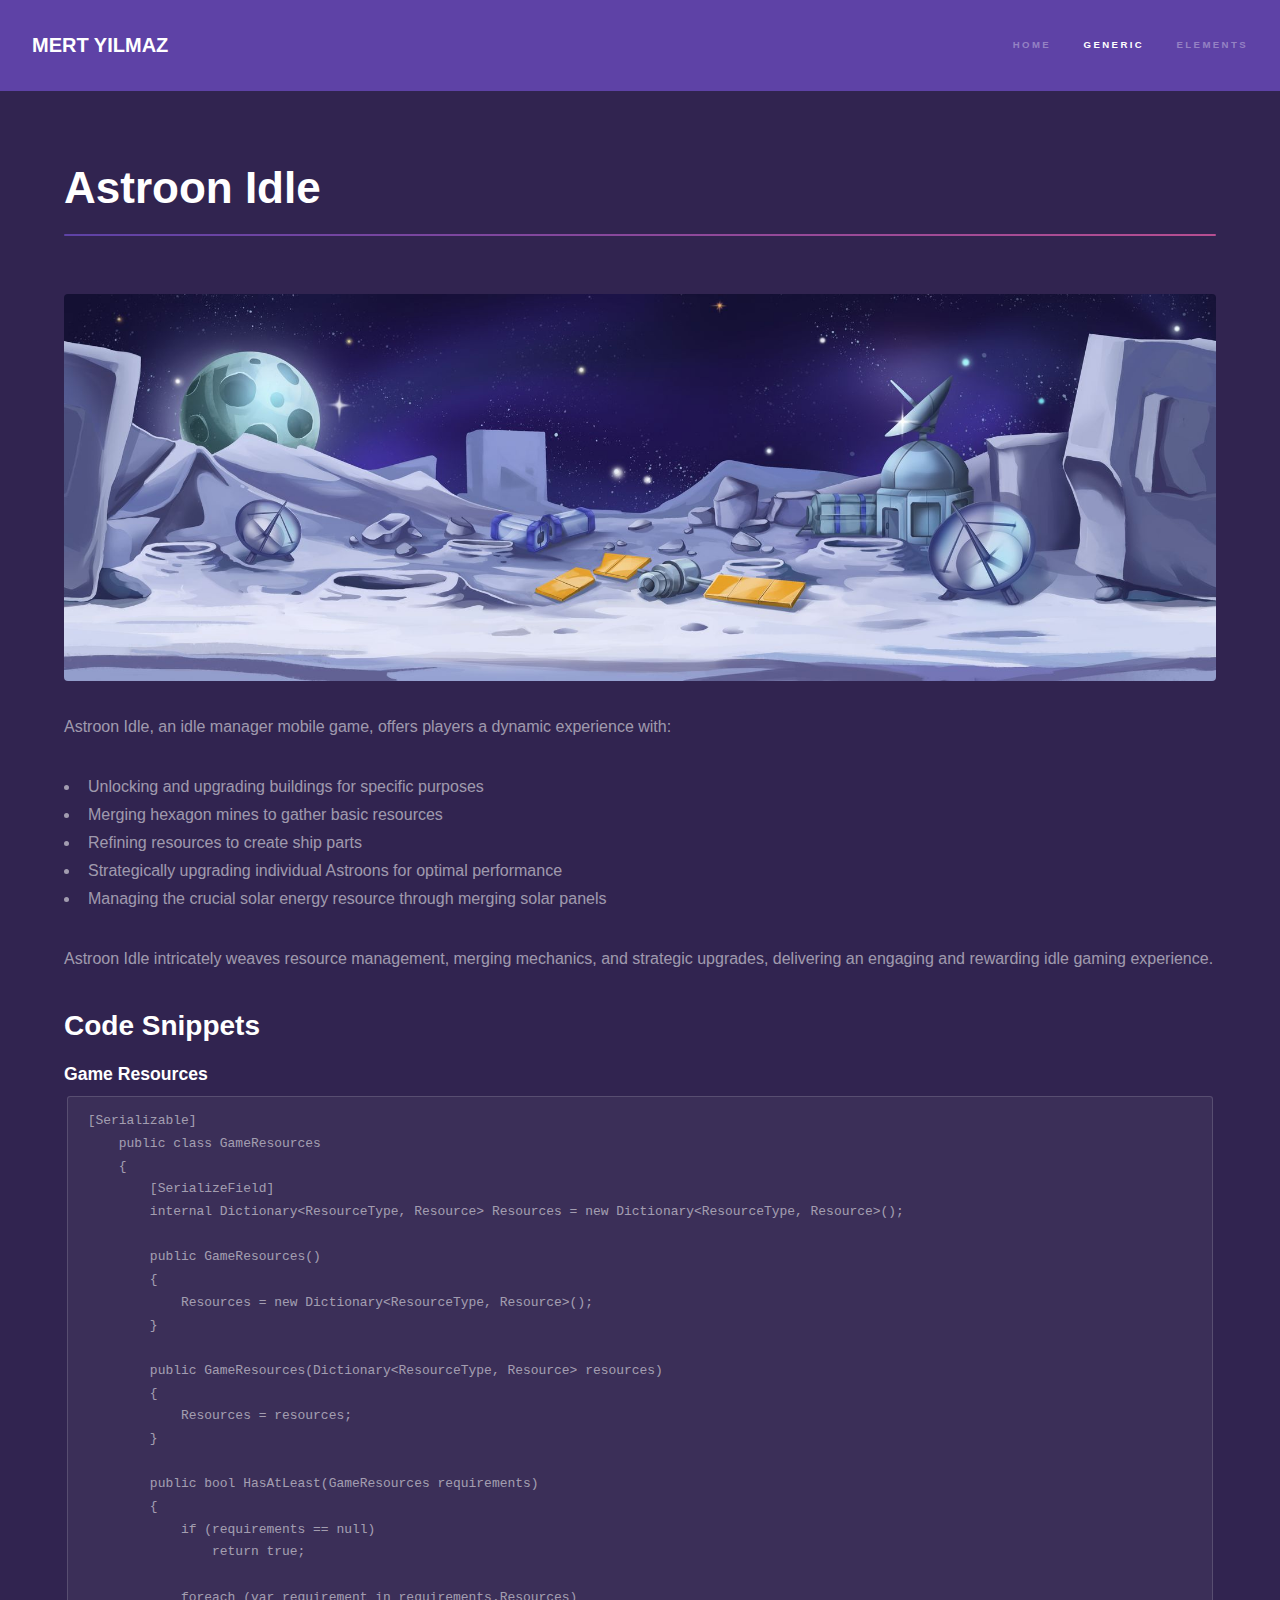
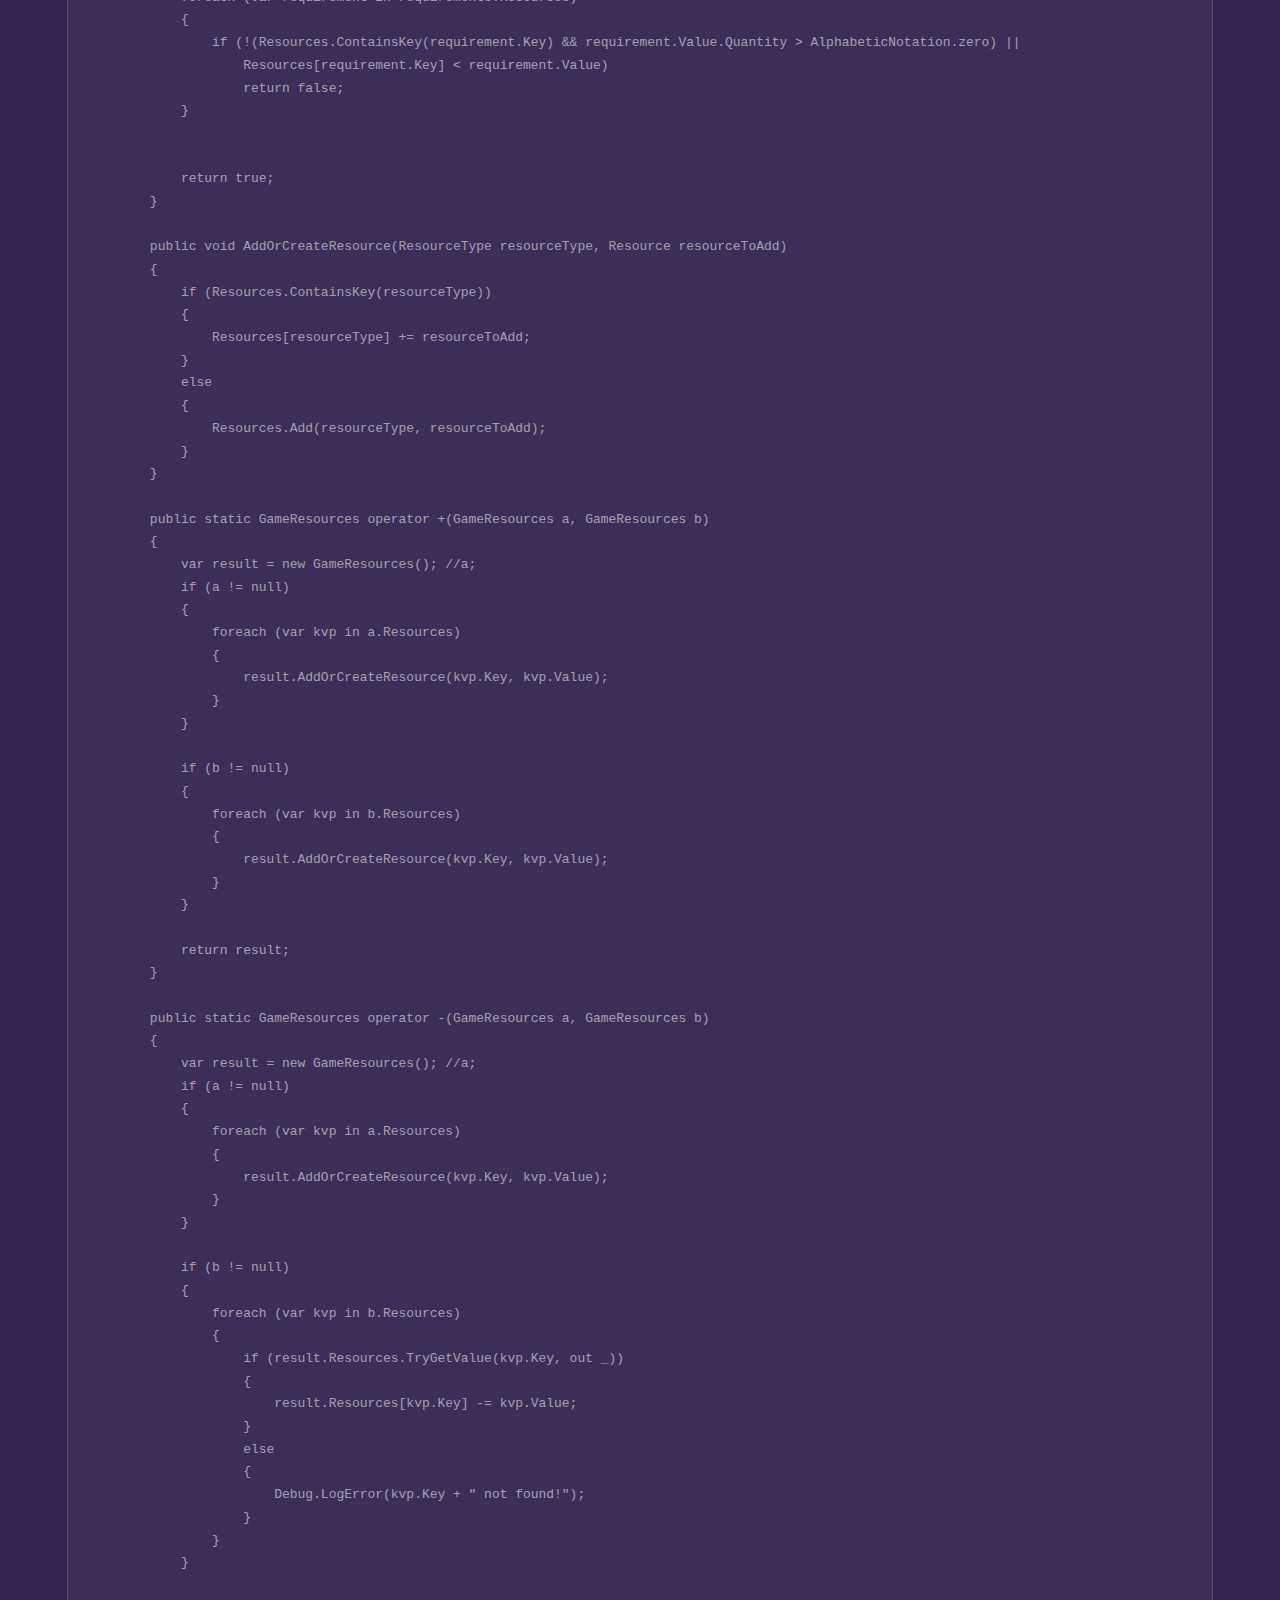
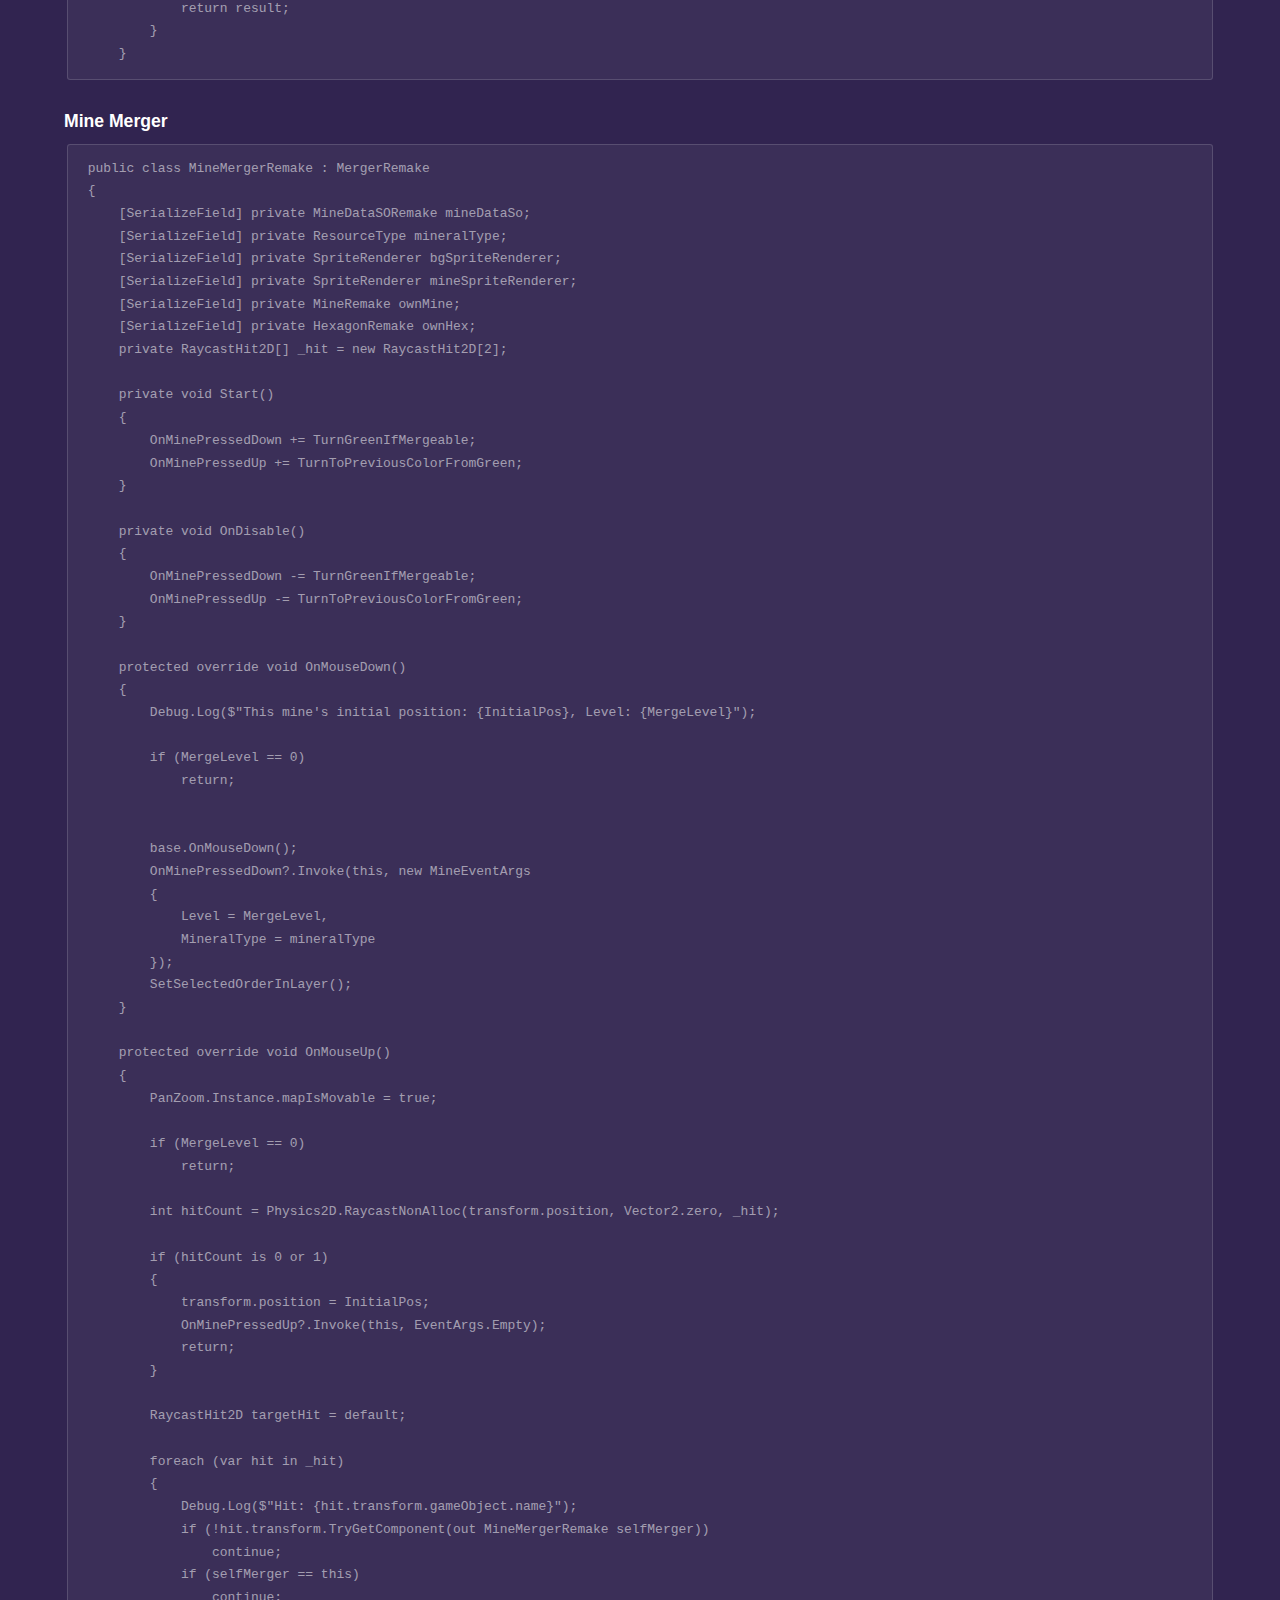
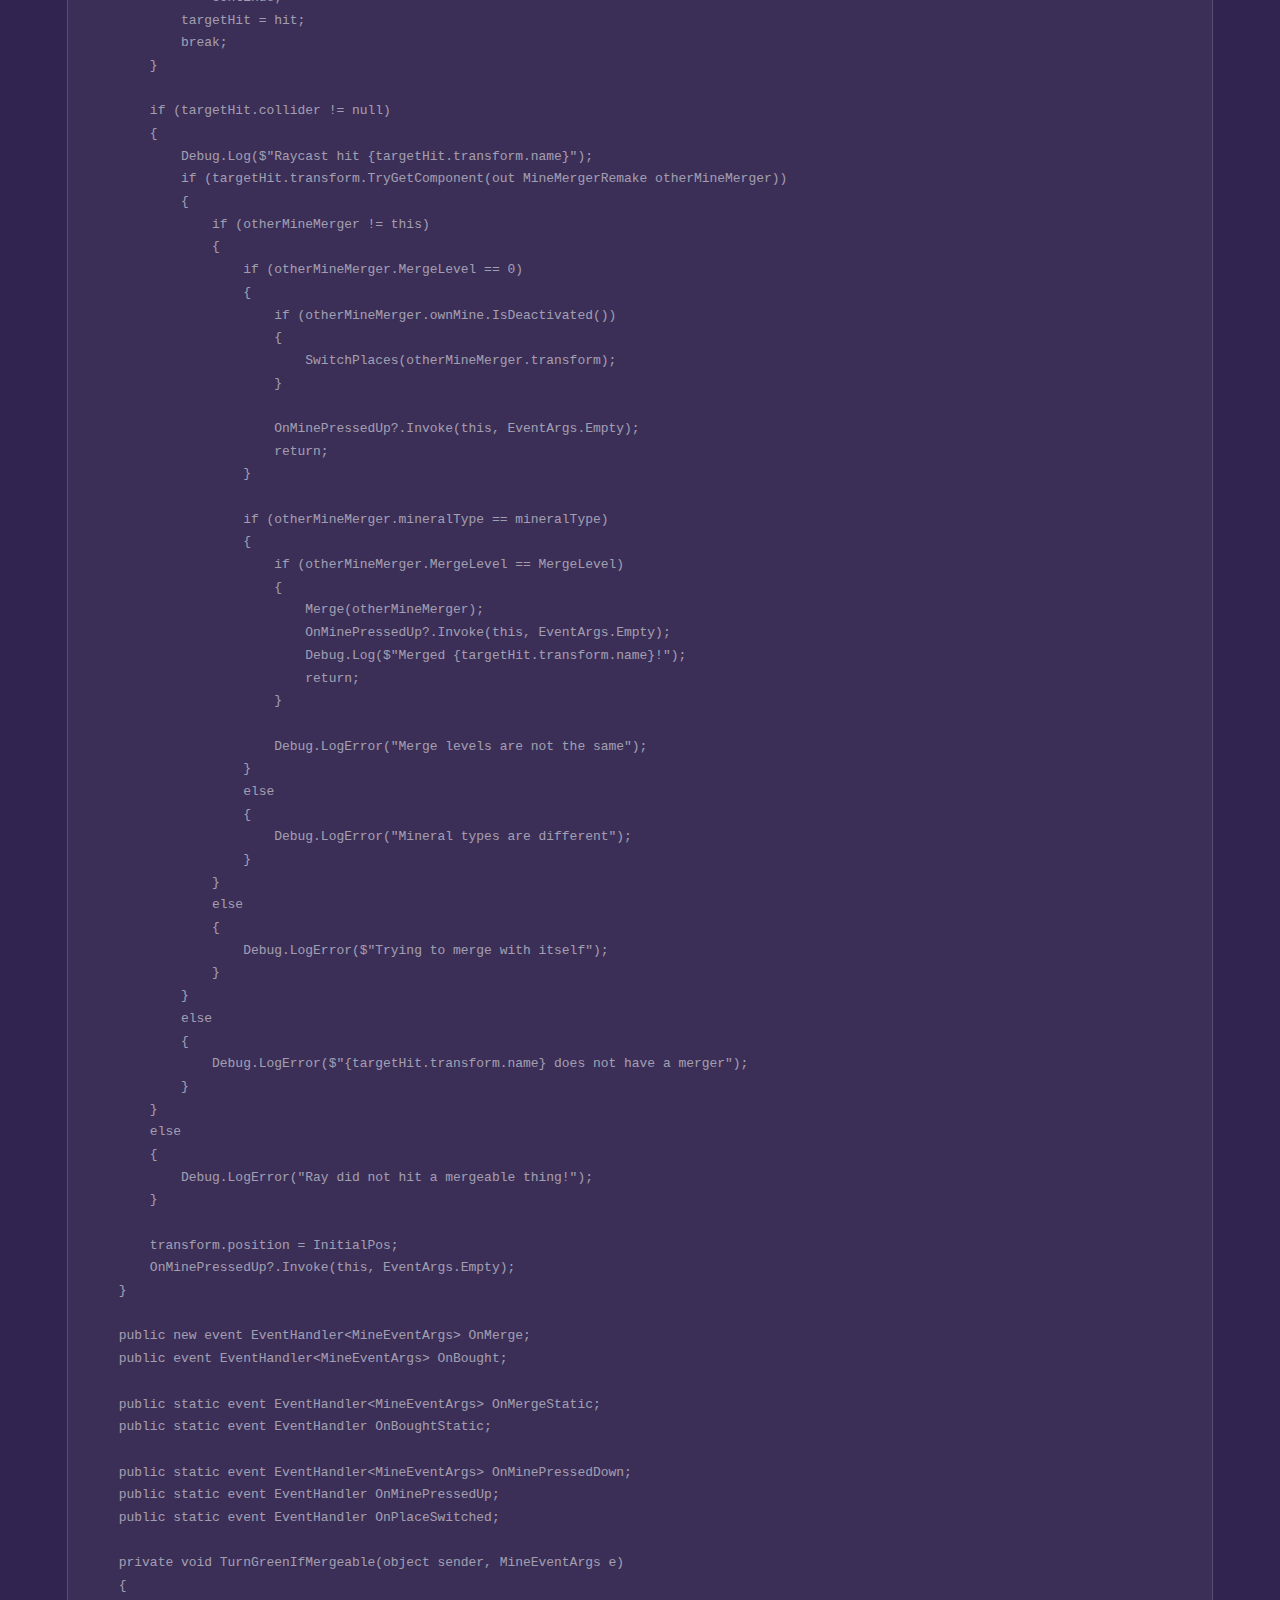
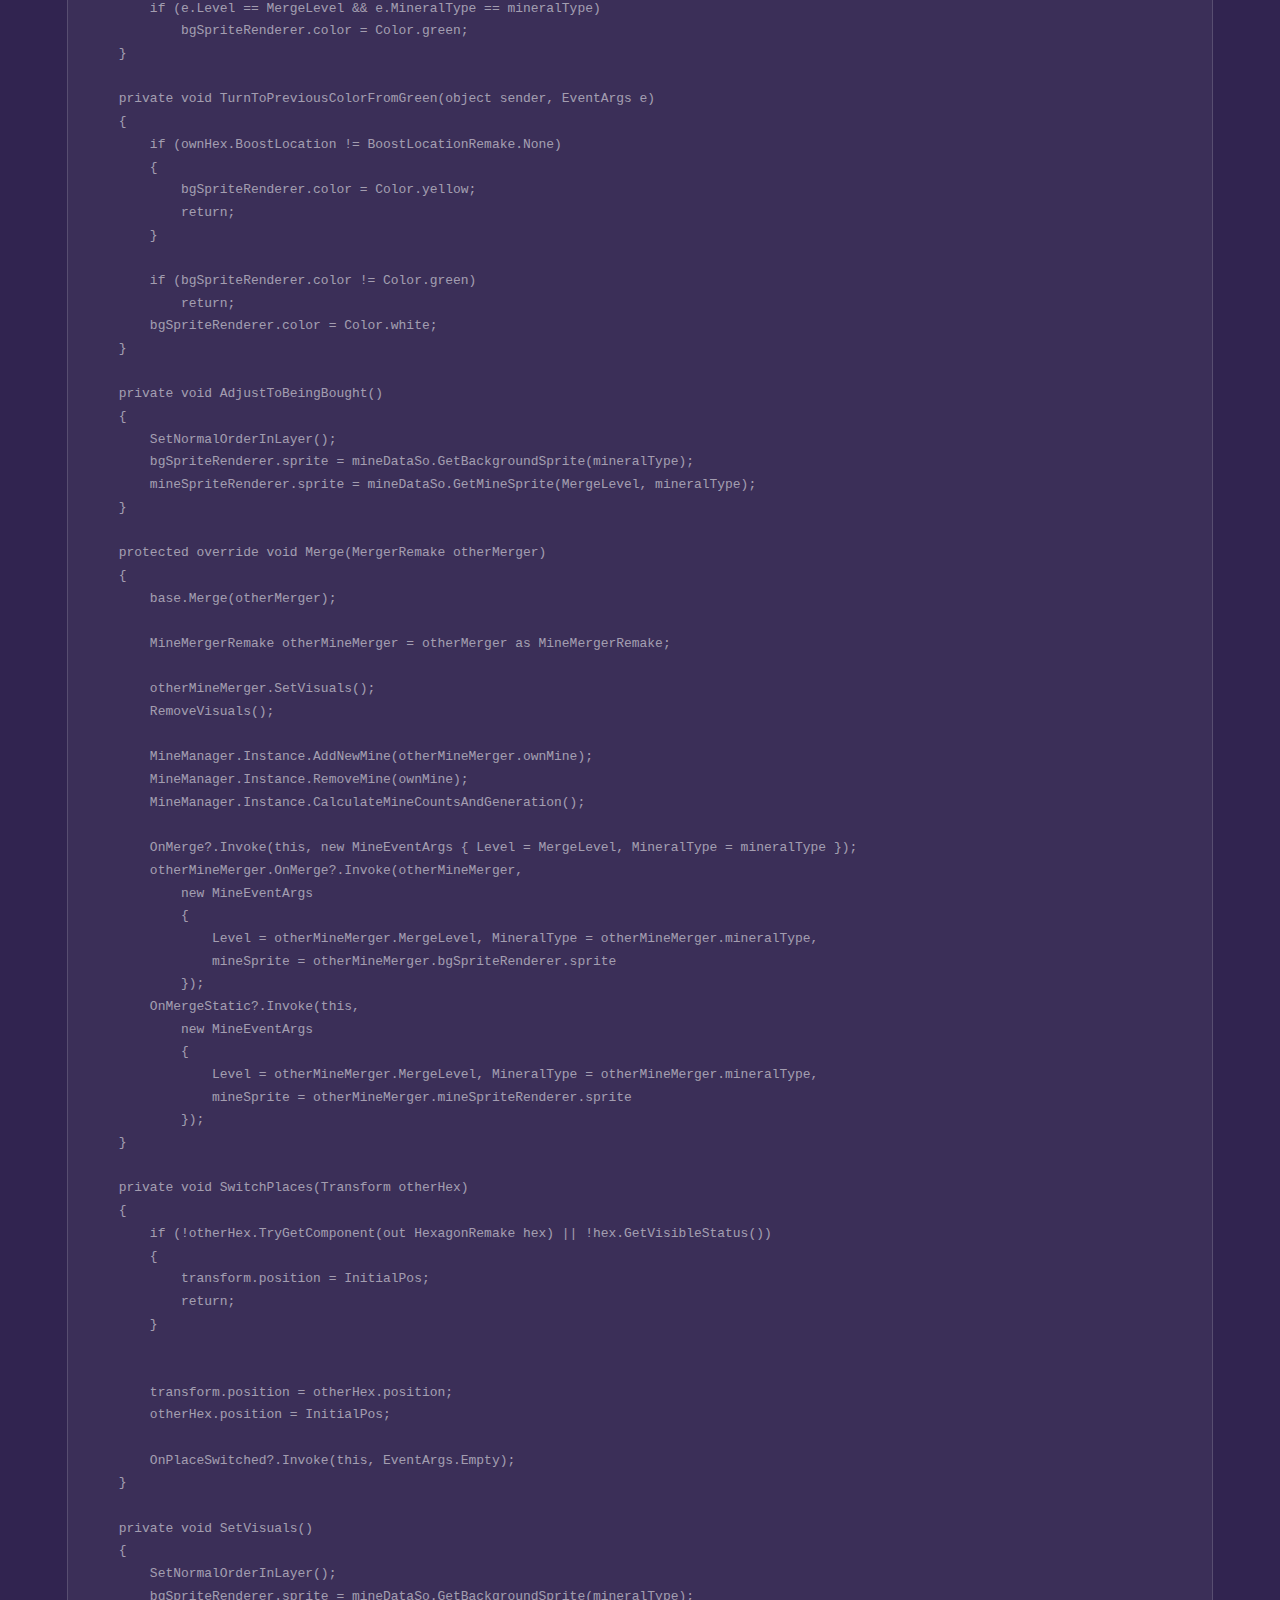
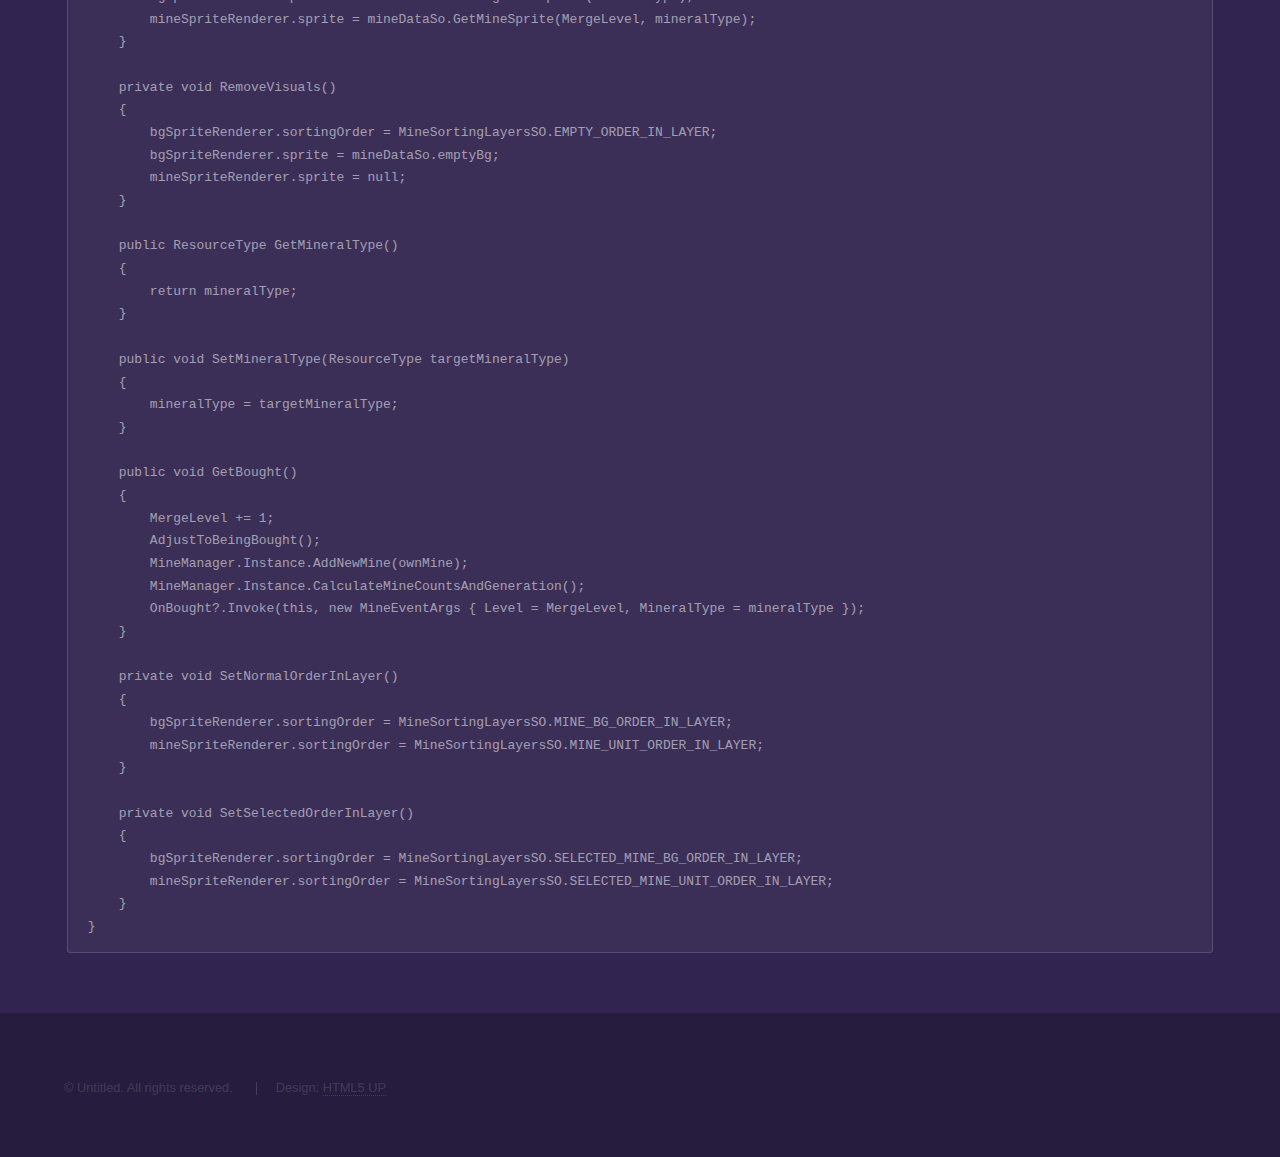
==== commit 267fc452: "Astroon Idle Code Snippets" ====
--- a/astroonIdle.html
+++ b/astroonIdle.html
@@ -18,63 +18,406 @@
 
 <body class="is-preload">
 
-	<!-- Header -->
-	<header id="header">
-		<a href="index.html" class="title">MERT YILMAZ</a>
-		<nav>
+<!-- Header -->
+<header id="header">
+	<a href="index.html" class="title">MERT YILMAZ</a>
+	<nav>
+		<ul>
+			<li><a href="index.html">Home</a></li>
+			<li><a href="generic.html" class="active">Generic</a></li>
+			<li><a href="elements.html">Elements</a></li>
+		</ul>
+	</nav>
+</header>
+
+<!-- Wrapper -->
+<div id="wrapper">
+
+	<!-- Main -->
+	<section id="main" class="wrapper">
+		<div class="inner">
+			<h1 class="major">Astroon Idle</h1>
+			<span class="image fit"><img src="images/AstroonConcept.jpg" alt="" /></span>
+			<p>Astroon Idle, an idle manager mobile game, offers players a dynamic experience with:
+
 			<ul>
-				<li><a href="index.html">Home</a></li>
-				<li><a href="generic.html" class="active">Generic</a></li>
-				<li><a href="elements.html">Elements</a></li>
+				<li>Unlocking and upgrading buildings for specific purposes</li>
+				<li>Merging hexagon mines to gather basic resources</li>
+				<li>Refining resources to create ship parts</li>
+				<li>Strategically upgrading individual Astroons for optimal performance</li>
+				<li>Managing the crucial solar energy resource through merging solar panels</li>
 			</ul>
-		</nav>
-	</header>
-
-	<!-- Wrapper -->
-	<div id="wrapper">
-
-		<!-- Main -->
-		<section id="main" class="wrapper">
-			<div class="inner">
-				<h1 class="major">Astroon Idle</h1>
-				<span class="image fit"><img src="images/AstroonConcept.jpg" alt="" /></span>
-				<p>Astroon Idle, an idle manager mobile game, offers players a dynamic experience with:
-
-				<ul>
-					<li>Unlocking and upgrading buildings for specific purposes</li>
-					<li>Merging hexagon mines to gather basic resources</li>
-					<li>Refining resources to create ship parts</li>
-					<li>Strategically upgrading individual Astroons for optimal performance</li>
-					<li>Managing the crucial solar energy resource through merging solar panels</li>
-				</ul>
-				Astroon Idle intricately weaves resource management, merging mechanics, and strategic upgrades,
-				delivering an engaging and rewarding idle gaming experience.</p>
-
-
-				<h2>Code Snippets</h2>
-			</div>
-		</section>
-
+			Astroon Idle intricately weaves resource management, merging mechanics, and strategic upgrades,
+			delivering an engaging and rewarding idle gaming experience.</p>
+
+
+			<h2>Code Snippets</h2>
+			<h3>Game Resources</h3>
+			<pre><code>[Serializable]
+    public class GameResources
+    {
+        [SerializeField]
+        internal Dictionary&ltResourceType, Resource&gt Resources = new Dictionary&ltResourceType, Resource&gt();
+
+        public GameResources()
+        {
+            Resources = new Dictionary&ltResourceType, Resource&gt();
+        }
+
+        public GameResources(Dictionary&ltResourceType, Resource&gt resources)
+        {
+            Resources = resources;
+        }
+
+        public bool HasAtLeast(GameResources requirements)
+        {
+            if (requirements == null)
+                return true;
+
+            foreach (var requirement in requirements.Resources)
+            {
+                if (!(Resources.ContainsKey(requirement.Key) && requirement.Value.Quantity &gt AlphabeticNotation.zero) ||
+                    Resources[requirement.Key] < requirement.Value)
+                    return false;
+            }
+
+
+            return true;
+        }
+
+        public void AddOrCreateResource(ResourceType resourceType, Resource resourceToAdd)
+        {
+            if (Resources.ContainsKey(resourceType))
+            {
+                Resources[resourceType] += resourceToAdd;
+            }
+            else
+            {
+                Resources.Add(resourceType, resourceToAdd);
+            }
+        }
+
+        public static GameResources operator +(GameResources a, GameResources b)
+        {
+            var result = new GameResources(); //a;
+            if (a != null)
+            {
+                foreach (var kvp in a.Resources)
+                {
+                    result.AddOrCreateResource(kvp.Key, kvp.Value);
+                }
+            }
+
+            if (b != null)
+            {
+                foreach (var kvp in b.Resources)
+                {
+                    result.AddOrCreateResource(kvp.Key, kvp.Value);
+                }
+            }
+
+            return result;
+        }
+
+        public static GameResources operator -(GameResources a, GameResources b)
+        {
+            var result = new GameResources(); //a;
+            if (a != null)
+            {
+                foreach (var kvp in a.Resources)
+                {
+                    result.AddOrCreateResource(kvp.Key, kvp.Value);
+                }
+            }
+
+            if (b != null)
+            {
+                foreach (var kvp in b.Resources)
+                {
+                    if (result.Resources.TryGetValue(kvp.Key, out _))
+                    {
+                        result.Resources[kvp.Key] -= kvp.Value;
+                    }
+                    else
+                    {
+                        Debug.LogError(kvp.Key + " not found!");
+                    }
+                }
+            }
+
+            return result;
+        }
+    }</code></pre>
+			<h3>Mine Merger</h3>
+			<pre><code>public class MineMergerRemake : MergerRemake
+{
+    [SerializeField] private MineDataSORemake mineDataSo;
+    [SerializeField] private ResourceType mineralType;
+    [SerializeField] private SpriteRenderer bgSpriteRenderer;
+    [SerializeField] private SpriteRenderer mineSpriteRenderer;
+    [SerializeField] private MineRemake ownMine;
+    [SerializeField] private HexagonRemake ownHex;
+    private RaycastHit2D[] _hit = new RaycastHit2D[2];
+
+    private void Start()
+    {
+        OnMinePressedDown += TurnGreenIfMergeable;
+        OnMinePressedUp += TurnToPreviousColorFromGreen;
+    }
+
+    private void OnDisable()
+    {
+        OnMinePressedDown -= TurnGreenIfMergeable;
+        OnMinePressedUp -= TurnToPreviousColorFromGreen;
+    }
+
+    protected override void OnMouseDown()
+    {
+        Debug.Log($"This mine's initial position: {InitialPos}, Level: {MergeLevel}");
+
+        if (MergeLevel == 0)
+            return;
+
+
+        base.OnMouseDown();
+        OnMinePressedDown?.Invoke(this, new MineEventArgs
+        {
+            Level = MergeLevel,
+            MineralType = mineralType
+        });
+        SetSelectedOrderInLayer();
+    }
+
+    protected override void OnMouseUp()
+    {
+        PanZoom.Instance.mapIsMovable = true;
+
+        if (MergeLevel == 0)
+            return;
+
+        int hitCount = Physics2D.RaycastNonAlloc(transform.position, Vector2.zero, _hit);
+
+        if (hitCount is 0 or 1)
+        {
+            transform.position = InitialPos;
+            OnMinePressedUp?.Invoke(this, EventArgs.Empty);
+            return;
+        }
+
+        RaycastHit2D targetHit = default;
+
+        foreach (var hit in _hit)
+        {
+            Debug.Log($"Hit: {hit.transform.gameObject.name}");
+            if (!hit.transform.TryGetComponent(out MineMergerRemake selfMerger))
+                continue;
+            if (selfMerger == this)
+                continue;
+            targetHit = hit;
+            break;
+        }
+
+        if (targetHit.collider != null)
+        {
+            Debug.Log($"Raycast hit {targetHit.transform.name}");
+            if (targetHit.transform.TryGetComponent(out MineMergerRemake otherMineMerger))
+            {
+                if (otherMineMerger != this)
+                {
+                    if (otherMineMerger.MergeLevel == 0)
+                    {
+                        if (otherMineMerger.ownMine.IsDeactivated())
+                        {
+                            SwitchPlaces(otherMineMerger.transform);
+                        }
+
+                        OnMinePressedUp?.Invoke(this, EventArgs.Empty);
+                        return;
+                    }
+
+                    if (otherMineMerger.mineralType == mineralType)
+                    {
+                        if (otherMineMerger.MergeLevel == MergeLevel)
+                        {
+                            Merge(otherMineMerger);
+                            OnMinePressedUp?.Invoke(this, EventArgs.Empty);
+                            Debug.Log($"Merged {targetHit.transform.name}!");
+                            return;
+                        }
+
+                        Debug.LogError("Merge levels are not the same");
+                    }
+                    else
+                    {
+                        Debug.LogError("Mineral types are different");
+                    }
+                }
+                else
+                {
+                    Debug.LogError($"Trying to merge with itself");
+                }
+            }
+            else
+            {
+                Debug.LogError($"{targetHit.transform.name} does not have a merger");
+            }
+        }
+        else
+        {
+            Debug.LogError("Ray did not hit a mergeable thing!");
+        }
+
+        transform.position = InitialPos;
+        OnMinePressedUp?.Invoke(this, EventArgs.Empty);
+    }
+
+    public new event EventHandler&ltMineEventArgs&gt OnMerge;
+    public event EventHandler&ltMineEventArgs&gt OnBought;
+
+    public static event EventHandler&ltMineEventArgs&gt OnMergeStatic;
+    public static event EventHandler OnBoughtStatic;
+
+    public static event EventHandler&ltMineEventArgs&gt OnMinePressedDown;
+    public static event EventHandler OnMinePressedUp;
+    public static event EventHandler OnPlaceSwitched;
+
+    private void TurnGreenIfMergeable(object sender, MineEventArgs e)
+    {
+        if (e.Level == MergeLevel && e.MineralType == mineralType)
+            bgSpriteRenderer.color = Color.green;
+    }
+
+    private void TurnToPreviousColorFromGreen(object sender, EventArgs e)
+    {
+        if (ownHex.BoostLocation != BoostLocationRemake.None)
+        {
+            bgSpriteRenderer.color = Color.yellow;
+            return;
+        }
+
+        if (bgSpriteRenderer.color != Color.green)
+            return;
+        bgSpriteRenderer.color = Color.white;
+    }
+
+    private void AdjustToBeingBought()
+    {
+        SetNormalOrderInLayer();
+        bgSpriteRenderer.sprite = mineDataSo.GetBackgroundSprite(mineralType);
+        mineSpriteRenderer.sprite = mineDataSo.GetMineSprite(MergeLevel, mineralType);
+    }
+
+    protected override void Merge(MergerRemake otherMerger)
+    {
+        base.Merge(otherMerger);
+
+        MineMergerRemake otherMineMerger = otherMerger as MineMergerRemake;
+
+        otherMineMerger.SetVisuals();
+        RemoveVisuals();
+
+        MineManager.Instance.AddNewMine(otherMineMerger.ownMine);
+        MineManager.Instance.RemoveMine(ownMine);
+        MineManager.Instance.CalculateMineCountsAndGeneration();
+
+        OnMerge?.Invoke(this, new MineEventArgs { Level = MergeLevel, MineralType = mineralType });
+        otherMineMerger.OnMerge?.Invoke(otherMineMerger,
+            new MineEventArgs
+            {
+                Level = otherMineMerger.MergeLevel, MineralType = otherMineMerger.mineralType,
+                mineSprite = otherMineMerger.bgSpriteRenderer.sprite
+            });
+        OnMergeStatic?.Invoke(this,
+            new MineEventArgs
+            {
+                Level = otherMineMerger.MergeLevel, MineralType = otherMineMerger.mineralType,
+                mineSprite = otherMineMerger.mineSpriteRenderer.sprite
+            });
+    }
+
+    private void SwitchPlaces(Transform otherHex)
+    {
+        if (!otherHex.TryGetComponent(out HexagonRemake hex) || !hex.GetVisibleStatus())
+        {
+            transform.position = InitialPos;
+            return;
+        }
+
+
+        transform.position = otherHex.position;
+        otherHex.position = InitialPos;
+
+        OnPlaceSwitched?.Invoke(this, EventArgs.Empty);
+    }
+
+    private void SetVisuals()
+    {
+        SetNormalOrderInLayer();
+        bgSpriteRenderer.sprite = mineDataSo.GetBackgroundSprite(mineralType);
+        mineSpriteRenderer.sprite = mineDataSo.GetMineSprite(MergeLevel, mineralType);
+    }
+
+    private void RemoveVisuals()
+    {
+        bgSpriteRenderer.sortingOrder = MineSortingLayersSO.EMPTY_ORDER_IN_LAYER;
+        bgSpriteRenderer.sprite = mineDataSo.emptyBg;
+        mineSpriteRenderer.sprite = null;
+    }
+
+    public ResourceType GetMineralType()
+    {
+        return mineralType;
+    }
+
+    public void SetMineralType(ResourceType targetMineralType)
+    {
+        mineralType = targetMineralType;
+    }
+
+    public void GetBought()
+    {
+        MergeLevel += 1;
+        AdjustToBeingBought();
+        MineManager.Instance.AddNewMine(ownMine);
+        MineManager.Instance.CalculateMineCountsAndGeneration();
+        OnBought?.Invoke(this, new MineEventArgs { Level = MergeLevel, MineralType = mineralType });
+    }
+
+    private void SetNormalOrderInLayer()
+    {
+        bgSpriteRenderer.sortingOrder = MineSortingLayersSO.MINE_BG_ORDER_IN_LAYER;
+        mineSpriteRenderer.sortingOrder = MineSortingLayersSO.MINE_UNIT_ORDER_IN_LAYER;
+    }
+
+    private void SetSelectedOrderInLayer()
+    {
+        bgSpriteRenderer.sortingOrder = MineSortingLayersSO.SELECTED_MINE_BG_ORDER_IN_LAYER;
+        mineSpriteRenderer.sortingOrder = MineSortingLayersSO.SELECTED_MINE_UNIT_ORDER_IN_LAYER;
+    }
+}</code></pre>
+		</div>
+	</section>
+
+</div>
+
+<!-- Footer -->
+<footer id="footer" class="wrapper alt">
+	<div class="inner">
+		<ul class="menu">
+			<li>&copy; Untitled. All rights reserved.</li>
+			<li>Design: <a href="http://html5up.net">HTML5 UP</a></li>
+		</ul>
 	</div>
-
-	<!-- Footer -->
-	<footer id="footer" class="wrapper alt">
-		<div class="inner">
-			<ul class="menu">
-				<li>&copy; Untitled. All rights reserved.</li>
-				<li>Design: <a href="http://html5up.net">HTML5 UP</a></li>
-			</ul>
-		</div>
-	</footer>
-
-	<!-- Scripts -->
-	<script src="assets/js/jquery.min.js"></script>
-	<script src="assets/js/jquery.scrollex.min.js"></script>
-	<script src="assets/js/jquery.scrolly.min.js"></script>
-	<script src="assets/js/browser.min.js"></script>
-	<script src="assets/js/breakpoints.min.js"></script>
-	<script src="assets/js/util.js"></script>
-	<script src="assets/js/main.js"></script>
+</footer>
+
+<!-- Scripts -->
+<script src="assets/js/jquery.min.js"></script>
+<script src="assets/js/jquery.scrollex.min.js"></script>
+<script src="assets/js/jquery.scrolly.min.js"></script>
+<script src="assets/js/browser.min.js"></script>
+<script src="assets/js/breakpoints.min.js"></script>
+<script src="assets/js/util.js"></script>
+<script src="assets/js/main.js"></script>
 
 </body>
 
